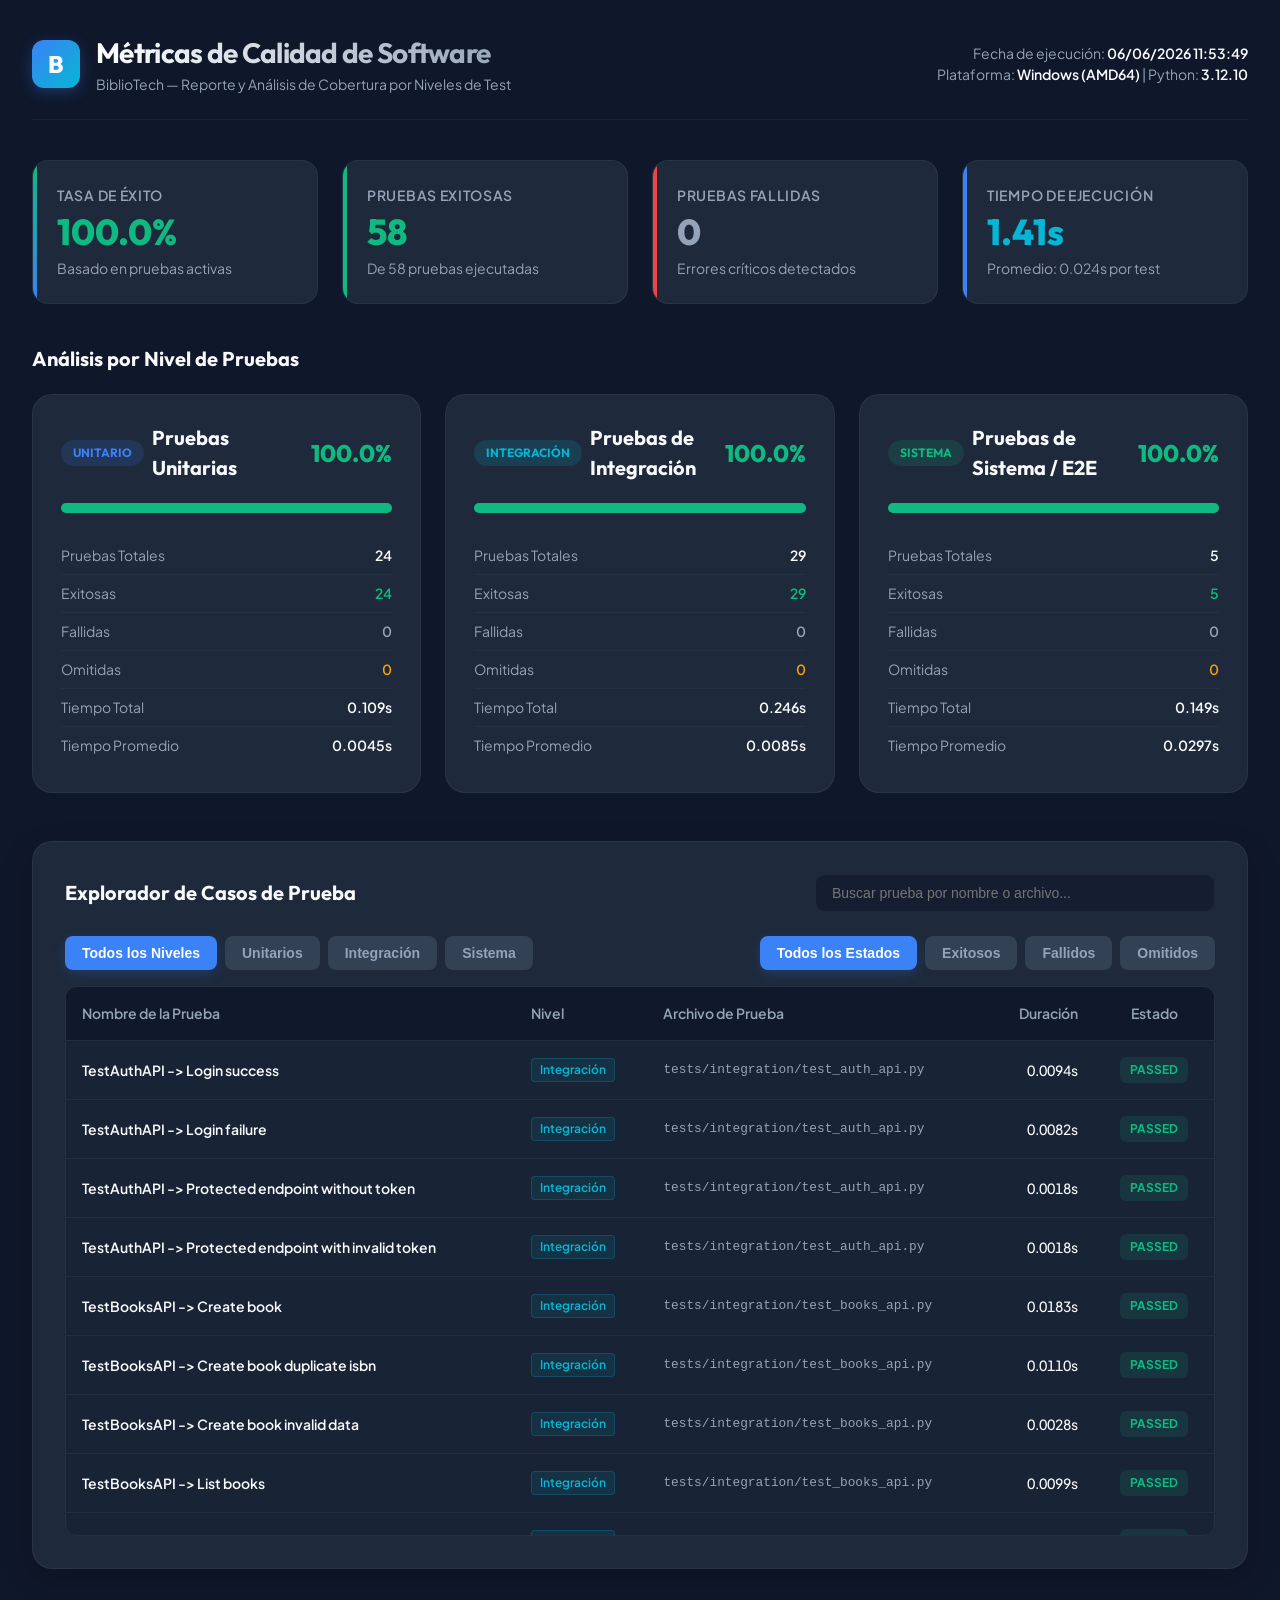
==== reports/test_report.html @ 1eb9be9b "Feat: Test Metrics Summary (#5)" ====
<!DOCTYPE html>
<html lang="es">
<head>
    <meta charset="UTF-8">
    <meta name="viewport" content="width=device-width, initial-scale=1.0">
    <title>Métricas de Testing — BiblioTech</title>
    <!-- Google Fonts -->
    <link rel="preconnect" href="https://fonts.googleapis.com">
    <link rel="preconnect" href="https://fonts.gstatic.com" crossorigin>
    <link href="https://fonts.googleapis.com/css2?family=Outfit:wght@300;400;500;600;700;800&family=Plus+Jakarta+Sans:wght@300;400;500;600;700&display=swap" rel="stylesheet">

    <style>
        :root {
            --bg-primary: #0f172a;
            --bg-secondary: #1e293b;
            --bg-tertiary: #334155;
            --text-primary: #f8fafc;
            --text-secondary: #94a3b8;
            --accent-blue: #3b82f6;
            --accent-cyan: #06b6d4;
            --accent-green: #10b981;
            --accent-yellow: #f59e0b;
            --accent-red: #ef4444;
            --card-border: rgba(255, 255, 255, 0.05);
            --font-display: 'Outfit', sans-serif;
            --font-body: 'Plus Jakarta Sans', sans-serif;
        }

        * {
            margin: 0;
            padding: 0;
            box-sizing: border-box;
        }

        body {
            background-color: var(--bg-primary);
            color: var(--text-primary);
            font-family: var(--font-body);
            min-height: 100vh;
            padding: 2rem;
            line-height: 1.5;
        }

        .container {
            max-width: 1300px;
            margin: 0 auto;
        }

        header {
            display: flex;
            justify-content: space-between;
            align-items: center;
            margin-bottom: 2.5rem;
            border-bottom: 1px solid var(--card-border);
            padding-bottom: 1.5rem;
        }

        .logo-area {
            display: flex;
            align-items: center;
            gap: 1rem;
        }

        .logo-badge {
            background: linear-gradient(135deg, var(--accent-blue), var(--accent-cyan));
            width: 48px;
            height: 48px;
            border-radius: 12px;
            display: flex;
            align-items: center;
            justify-content: center;
            font-family: var(--font-display);
            font-weight: 800;
            font-size: 1.5rem;
            box-shadow: 0 4px 15px rgba(59, 130, 246, 0.3);
        }

        .title-area h1 {
            font-family: var(--font-display);
            font-size: 1.75rem;
            font-weight: 700;
            letter-spacing: -0.025em;
            background: linear-gradient(to right, #ffffff, #94a3b8);
            -webkit-background-clip: text;
            -webkit-text-fill-color: transparent;
        }

        .title-area p {
            color: var(--text-secondary);
            font-size: 0.875rem;
        }

        .meta-info {
            text-align: right;
            color: var(--text-secondary);
            font-size: 0.875rem;
        }

        .meta-info span {
            font-weight: 600;
            color: var(--text-primary);
        }

        /* Grid de KPIs */
        .kpi-grid {
            display: grid;
            grid-template-columns: repeat(auto-fit, minmax(240px, 1fr));
            gap: 1.5rem;
            margin-bottom: 2.5rem;
        }

        .kpi-card {
            background: var(--bg-secondary);
            border: 1px solid var(--card-border);
            border-radius: 16px;
            padding: 1.5rem;
            position: relative;
            overflow: hidden;
            transition: all 0.3s cubic-bezier(0.4, 0, 0.2, 1);
        }

        .kpi-card:hover {
            transform: translateY(-4px);
            border-color: rgba(255, 255, 255, 0.1);
            box-shadow: 0 10px 25px -5px rgba(0, 0, 0, 0.3);
        }

        .kpi-card::before {
            content: '';
            position: absolute;
            top: 0;
            left: 0;
            width: 4px;
            height: 100%;
            background: var(--accent-blue);
        }

        .kpi-card.passed::before { background: var(--accent-green); }
        .kpi-card.failed::before { background: var(--accent-red); }
        .kpi-card.rate::before { background: linear-gradient(to bottom, var(--accent-green), var(--accent-blue)); }

        .kpi-label {
            font-size: 0.875rem;
            color: var(--text-secondary);
            text-transform: uppercase;
            letter-spacing: 0.05em;
            font-weight: 600;
            margin-bottom: 0.5rem;
        }

        .kpi-value {
            font-family: var(--font-display);
            font-size: 2.25rem;
            font-weight: 800;
            line-height: 1;
            margin-bottom: 0.5rem;
        }

        .kpi-subtext {
            font-size: 0.875rem;
            color: var(--text-secondary);
        }

        /* Grid de Niveles de Tests */
        .level-section-title {
            font-family: var(--font-display);
            font-size: 1.25rem;
            font-weight: 700;
            margin-bottom: 1.25rem;
            display: flex;
            align-items: center;
            gap: 0.5rem;
        }

        .level-grid {
            display: grid;
            grid-template-columns: repeat(auto-fit, minmax(350px, 1fr));
            gap: 1.5rem;
            margin-bottom: 3rem;
        }

        .level-card {
            background: var(--bg-secondary);
            border: 1px solid var(--card-border);
            border-radius: 20px;
            padding: 1.75rem;
            transition: all 0.3s ease;
        }

        .level-card:hover {
            box-shadow: 0 15px 30px rgba(0, 0, 0, 0.4);
            border-color: rgba(255, 255, 255, 0.1);
        }

        .level-header {
            display: flex;
            justify-content: space-between;
            align-items: center;
            margin-bottom: 1.25rem;
        }

        .level-name {
            font-family: var(--font-display);
            font-size: 1.25rem;
            font-weight: 700;
            display: flex;
            align-items: center;
            gap: 0.5rem;
        }

        .level-tag {
            padding: 0.25rem 0.75rem;
            border-radius: 9999px;
            font-size: 0.75rem;
            font-weight: 700;
            text-transform: uppercase;
        }

        .level-tag.unit { background: rgba(59, 130, 246, 0.15); color: var(--accent-blue); }
        .level-tag.int { background: rgba(6, 182, 212, 0.15); color: var(--accent-cyan); }
        .level-tag.sys { background: rgba(16, 185, 129, 0.15); color: var(--accent-green); }

        .level-rate {
            font-family: var(--font-display);
            font-size: 1.5rem;
            font-weight: 800;
        }

        .level-rate.success { color: var(--accent-green); }
        .level-rate.warn { color: var(--accent-yellow); }
        .level-rate.fail { color: var(--accent-red); }

        /* Barra de progreso de distribución */
        .progress-container {
            background: var(--bg-tertiary);
            height: 10px;
            border-radius: 9999px;
            margin-bottom: 1.5rem;
            overflow: hidden;
            display: flex;
        }

        .progress-bar {
            height: 100%;
        }

        .progress-bar.passed { background: var(--accent-green); }
        .progress-bar.failed { background: var(--accent-red); }
        .progress-bar.skipped { background: var(--accent-yellow); }

        .level-stats-table {
            width: 100%;
            border-collapse: collapse;
            font-size: 0.875rem;
        }

        .level-stats-table tr {
            border-bottom: 1px solid rgba(255, 255, 255, 0.03);
        }

        .level-stats-table tr:last-child {
            border-bottom: none;
        }

        .level-stats-table td {
            padding: 0.5rem 0;
            color: var(--text-secondary);
        }

        .level-stats-table td.val {
            text-align: right;
            font-weight: 600;
            color: var(--text-primary);
        }

        /* Tabla de Explorador de Pruebas */
        .explorer-section {
            background: var(--bg-secondary);
            border: 1px solid var(--card-border);
            border-radius: 20px;
            padding: 2rem;
            box-shadow: 0 10px 30px rgba(0, 0, 0, 0.2);
        }

        .explorer-header {
            display: flex;
            justify-content: space-between;
            align-items: center;
            margin-bottom: 1.5rem;
            flex-wrap: wrap;
            gap: 1rem;
        }

        .explorer-title {
            font-family: var(--font-display);
            font-size: 1.25rem;
            font-weight: 700;
        }

        .filters-group {
            display: flex;
            gap: 0.5rem;
            flex-wrap: wrap;
        }

        .filter-btn {
            background: var(--bg-tertiary);
            border: 1px solid transparent;
            color: var(--text-secondary);
            padding: 0.5rem 1rem;
            border-radius: 8px;
            font-size: 0.875rem;
            font-weight: 600;
            cursor: pointer;
            transition: all 0.2s ease;
        }

        .filter-btn:hover {
            background: rgba(255, 255, 255, 0.1);
            color: var(--text-primary);
        }

        .filter-btn.active {
            background: var(--accent-blue);
            color: white;
            box-shadow: 0 4px 12px rgba(59, 130, 246, 0.2);
        }

        .search-wrapper {
            position: relative;
            flex-grow: 1;
            max-width: 400px;
        }

        .search-input {
            width: 100%;
            background: rgba(15, 23, 42, 0.6);
            border: 1px solid var(--card-border);
            color: var(--text-primary);
            padding: 0.625rem 1rem;
            border-radius: 10px;
            font-size: 0.875rem;
            outline: none;
            transition: all 0.2s ease;
        }

        .search-input:focus {
            border-color: var(--accent-blue);
            box-shadow: 0 0 0 3px rgba(59, 130, 246, 0.15);
        }

        .table-container {
            overflow-x: auto;
            border-radius: 12px;
            border: 1px solid var(--card-border);
            background: rgba(15, 23, 42, 0.3);
            max-height: 550px;
            overflow-y: auto;
        }

        .test-table {
            width: 100%;
            border-collapse: collapse;
            text-align: left;
            font-size: 0.875rem;
        }

        .test-table th {
            background: rgba(15, 23, 42, 0.8);
            position: sticky;
            top: 0;
            padding: 1rem;
            color: var(--text-secondary);
            font-weight: 600;
            border-bottom: 1px solid var(--card-border);
            z-index: 10;
        }

        .test-table td {
            padding: 1rem;
            border-bottom: 1px solid var(--card-border);
        }

        .test-table tr {
            transition: background 0.15s ease;
        }

        .test-table tr:hover {
            background: rgba(255, 255, 255, 0.02);
        }

        .status-badge {
            display: inline-flex;
            align-items: center;
            gap: 0.375rem;
            padding: 0.25rem 0.625rem;
            border-radius: 6px;
            font-size: 0.75rem;
            font-weight: 700;
            text-transform: uppercase;
        }

        .status-badge.passed { background: rgba(16, 185, 129, 0.12); color: var(--accent-green); }
        .status-badge.failed { background: rgba(239, 68, 68, 0.12); color: var(--accent-red); }
        .status-badge.skipped { background: rgba(245, 158, 173, 0.12); color: var(--accent-yellow); }

        .level-pill {
            display: inline-block;
            padding: 0.125rem 0.5rem;
            border-radius: 4px;
            font-size: 0.75rem;
            font-weight: 600;
        }
        .level-pill.unitario { background: rgba(59, 130, 246, 0.1); color: var(--accent-blue); border: 1px solid rgba(59, 130, 246, 0.2); }
        .level-pill.integración { background: rgba(6, 182, 212, 0.1); color: var(--accent-cyan); border: 1px solid rgba(6, 182, 212, 0.2); }
        .level-pill.sistema { background: rgba(16, 185, 129, 0.1); color: var(--accent-green); border: 1px solid rgba(16, 185, 129, 0.2); }

        .duration-text {
            font-variant-numeric: tabular-nums;
            font-weight: 500;
        }

        .error-btn {
            background: none;
            border: none;
            color: var(--accent-red);
            font-weight: 600;
            cursor: pointer;
            text-decoration: underline;
            padding: 0;
            font-size: 0.875rem;
        }

        .error-row {
            background: rgba(239, 68, 68, 0.02);
            display: none;
        }

        .error-container {
            padding: 1.25rem;
            background: #090d16;
            border: 1px solid rgba(239, 68, 68, 0.2);
            border-radius: 8px;
            margin: 0.5rem 1rem 1rem 1rem;
            font-family: 'Courier New', Courier, monospace;
            font-size: 0.75rem;
            color: #fca5a5;
            white-space: pre-wrap;
            overflow-x: auto;
            max-height: 300px;
        }

        .empty-state {
            padding: 3rem;
            text-align: center;
            color: var(--text-secondary);
            font-size: 1rem;
        }
    </style>
</head>
<body>
    <div class="container">
        <!-- Encabezado -->
        <header>
            <div class="logo-area">
                <div class="logo-badge">B</div>
                <div class="title-area">
                    <h1>Métricas de Calidad de Software</h1>
                    <p>BiblioTech — Reporte y Análisis de Cobertura por Niveles de Test</p>
                </div>
            </div>
            <div class="meta-info">
                <p>Fecha de ejecución: <span id="run-date">06/06/2026 11:53:49</span></p>
                <p>Plataforma: <span>Windows (AMD64)</span> | Python: <span>3.12.10</span></p>
            </div>
        </header>

        <!-- Fila de KPIs -->
        <div class="kpi-grid">
            <div class="kpi-card rate">
                <div class="kpi-label">Tasa de Éxito</div>
                <div class="kpi-value" style="color: var(--accent-green);">100.0%</div>
                <div class="kpi-subtext">Basado en pruebas activas</div>
            </div>

            <div class="kpi-card passed">
                <div class="kpi-label">Pruebas Exitosas</div>
                <div class="kpi-value" style="color: var(--accent-green);">58</div>
                <div class="kpi-subtext">De 58 pruebas ejecutadas</div>
            </div>

            <div class="kpi-card failed">
                <div class="kpi-label">Pruebas Fallidas</div>
                <div class="kpi-value" style="color: var(--text-secondary);">0</div>
                <div class="kpi-subtext">Errores críticos detectados</div>
            </div>

            <div class="kpi-card">
                <div class="kpi-label">Tiempo de Ejecución</div>
                <div class="kpi-value" style="color: var(--accent-cyan);">1.41s</div>
                <div class="kpi-subtext">Promedio: 0.024s por test</div>
            </div>
        </div>

        <h2 class="level-section-title">Análisis por Nivel de Pruebas</h2>

        <!-- Tarjetas por Nivel -->
        <div class="level-grid">
            <!-- Nivel Unitario -->
            <div class="level-card">
                <div class="level-header">
                    <div class="level-name">
                        <span class="level-tag unit">Unitario</span>
                        <span>Pruebas Unitarias</span>
                    </div>
                    <div class="level-rate success">
                        100.0%
                    </div>
                </div>

                <!-- Barra de Distribución -->
                <div class="progress-container">
                    <div class="progress-bar passed" style="width: 100.0%"></div>
                    <div class="progress-bar failed" style="width: 0.0%"></div>
                    <div class="progress-bar skipped" style="width: 0.0%"></div>
                </div>

                <table class="level-stats-table">
                    <tr>
                        <td>Pruebas Totales</td>
                        <td class="val">24</td>
                    </tr>
                    <tr>
                        <td>Exitosas</td>
                        <td class="val" style="color: var(--accent-green);">24</td>
                    </tr>
                    <tr>
                        <td>Fallidas</td>
                        <td class="val" style="color: var(--text-secondary);">0</td>
                    </tr>
                    <tr>
                        <td>Omitidas</td>
                        <td class="val" style="color: var(--accent-yellow);">0</td>
                    </tr>
                    <tr>
                        <td>Tiempo Total</td>
                        <td class="val">0.109s</td>
                    </tr>
                    <tr>
                        <td>Tiempo Promedio</td>
                        <td class="val">0.0045s</td>
                    </tr>
                </table>
            </div>

            <!-- Nivel Integración -->
            <div class="level-card">
                <div class="level-header">
                    <div class="level-name">
                        <span class="level-tag int">Integración</span>
                        <span>Pruebas de Integración</span>
                    </div>
                    <div class="level-rate success">
                        100.0%
                    </div>
                </div>

                <!-- Barra de Distribución -->
                <div class="progress-container">
                    <div class="progress-bar passed" style="width: 100.0%"></div>
                    <div class="progress-bar failed" style="width: 0.0%"></div>
                    <div class="progress-bar skipped" style="width: 0.0%"></div>
                </div>

                <table class="level-stats-table">
                    <tr>
                        <td>Pruebas Totales</td>
                        <td class="val">29</td>
                    </tr>
                    <tr>
                        <td>Exitosas</td>
                        <td class="val" style="color: var(--accent-green);">29</td>
                    </tr>
                    <tr>
                        <td>Fallidas</td>
                        <td class="val" style="color: var(--text-secondary);">0</td>
                    </tr>
                    <tr>
                        <td>Omitidas</td>
                        <td class="val" style="color: var(--accent-yellow);">0</td>
                    </tr>
                    <tr>
                        <td>Tiempo Total</td>
                        <td class="val">0.246s</td>
                    </tr>
                    <tr>
                        <td>Tiempo Promedio</td>
                        <td class="val">0.0085s</td>
                    </tr>
                </table>
            </div>

            <!-- Nivel Sistema -->
            <div class="level-card">
                <div class="level-header">
                    <div class="level-name">
                        <span class="level-tag sys">Sistema</span>
                        <span>Pruebas de Sistema / E2E</span>
                    </div>
                    <div class="level-rate success">
                        100.0%
                    </div>
                </div>

                <!-- Barra de Distribución -->
                <div class="progress-container">
                    <div class="progress-bar passed" style="width: 100.0%"></div>
                    <div class="progress-bar failed" style="width: 0.0%"></div>
                    <div class="progress-bar skipped" style="width: 0.0%"></div>
                </div>

                <table class="level-stats-table">
                    <tr>
                        <td>Pruebas Totales</td>
                        <td class="val">5</td>
                    </tr>
                    <tr>
                        <td>Exitosas</td>
                        <td class="val" style="color: var(--accent-green);">5</td>
                    </tr>
                    <tr>
                        <td>Fallidas</td>
                        <td class="val" style="color: var(--text-secondary);">0</td>
                    </tr>
                    <tr>
                        <td>Omitidas</td>
                        <td class="val" style="color: var(--accent-yellow);">0</td>
                    </tr>
                    <tr>
                        <td>Tiempo Total</td>
                        <td class="val">0.149s</td>
                    </tr>
                    <tr>
                        <td>Tiempo Promedio</td>
                        <td class="val">0.0297s</td>
                    </tr>
                </table>
            </div>
        </div>

        <!-- Explorador Interactivo de Casos de Prueba -->
        <div class="explorer-section">
            <div class="explorer-header">
                <h2 class="explorer-title">Explorador de Casos de Prueba</h2>
                <div class="search-wrapper">
                    <input type="text" id="search-input" class="search-input" placeholder="Buscar prueba por nombre o archivo...">
                </div>
            </div>

            <div class="explorer-header" style="margin-bottom: 1rem;">
                <div class="filters-group" id="level-filters">
                    <button class="filter-btn active" data-filter-type="level" data-val="all">Todos los Niveles</button>
                    <button class="filter-btn" data-filter-type="level" data-val="Unitario">Unitarios</button>
                    <button class="filter-btn" data-filter-type="level" data-val="Integración">Integración</button>
                    <button class="filter-btn" data-filter-type="level" data-val="Sistema">Sistema</button>
                </div>

                <div class="filters-group" id="status-filters">
                    <button class="filter-btn active" data-filter-type="status" data-val="all">Todos los Estados</button>
                    <button class="filter-btn" data-filter-type="status" data-val="passed">Exitosos</button>
                    <button class="filter-btn" data-filter-type="status" data-val="failed">Fallidos</button>
                    <button class="filter-btn" data-filter-type="status" data-val="skipped">Omitidos</button>
                </div>
            </div>

            <div class="table-container">
                <table class="test-table" id="test-table">
                    <thead>
                        <tr>
                            <th>Nombre de la Prueba</th>
                            <th>Nivel</th>
                            <th>Archivo de Prueba</th>
                            <th style="text-align: right;">Duración</th>
                            <th style="text-align: center; width: 120px;">Estado</th>
                        </tr>
                    </thead>
                    <tbody id="table-body">
                        <!-- Se poblará con JavaScript -->
                    </tbody>
                </table>
                <div id="no-results" class="empty-state" style="display: none;">
                    No se encontraron pruebas que coincidan con los filtros seleccionados.
                </div>
            </div>
        </div>
    </div>

    <!-- Script de Filtro y Búsqueda Interactivos -->
    <script>
        const tests = [{"nodeid": "tests/integration/test_auth_api.py::TestAuthAPI::test_login_success", "name": "TestAuthAPI -> Login success", "raw_name": "test_login_success", "file": "tests/integration/test_auth_api.py", "level": "Integración", "outcome": "passed", "duration": 0.009445099858567119, "error": ""}, {"nodeid": "tests/integration/test_auth_api.py::TestAuthAPI::test_login_failure", "name": "TestAuthAPI -> Login failure", "raw_name": "test_login_failure", "file": "tests/integration/test_auth_api.py", "level": "Integración", "outcome": "passed", "duration": 0.008166000014171004, "error": ""}, {"nodeid": "tests/integration/test_auth_api.py::TestAuthAPI::test_protected_endpoint_without_token", "name": "TestAuthAPI -> Protected endpoint without token", "raw_name": "test_protected_endpoint_without_token", "file": "tests/integration/test_auth_api.py", "level": "Integración", "outcome": "passed", "duration": 0.0018397998064756393, "error": ""}, {"nodeid": "tests/integration/test_auth_api.py::TestAuthAPI::test_protected_endpoint_with_invalid_token", "name": "TestAuthAPI -> Protected endpoint with invalid token", "raw_name": "test_protected_endpoint_with_invalid_token", "file": "tests/integration/test_auth_api.py", "level": "Integración", "outcome": "passed", "duration": 0.0017899000085890293, "error": ""}, {"nodeid": "tests/integration/test_books_api.py::TestBooksAPI::test_create_book", "name": "TestBooksAPI -> Create book", "raw_name": "test_create_book", "file": "tests/integration/test_books_api.py", "level": "Integración", "outcome": "passed", "duration": 0.01829739985987544, "error": ""}, {"nodeid": "tests/integration/test_books_api.py::TestBooksAPI::test_create_book_duplicate_isbn", "name": "TestBooksAPI -> Create book duplicate isbn", "raw_name": "test_create_book_duplicate_isbn", "file": "tests/integration/test_books_api.py", "level": "Integración", "outcome": "passed", "duration": 0.011022899998351932, "error": ""}, {"nodeid": "tests/integration/test_books_api.py::TestBooksAPI::test_create_book_invalid_data", "name": "TestBooksAPI -> Create book invalid data", "raw_name": "test_create_book_invalid_data", "file": "tests/integration/test_books_api.py", "level": "Integración", "outcome": "passed", "duration": 0.002751599997282028, "error": ""}, {"nodeid": "tests/integration/test_books_api.py::TestBooksAPI::test_list_books", "name": "TestBooksAPI -> List books", "raw_name": "test_list_books", "file": "tests/integration/test_books_api.py", "level": "Integración", "outcome": "passed", "duration": 0.009900700068101287, "error": ""}, {"nodeid": "tests/integration/test_books_api.py::TestBooksAPI::test_list_books_search", "name": "TestBooksAPI -> List books search", "raw_name": "test_list_books_search", "file": "tests/integration/test_books_api.py", "level": "Integración", "outcome": "passed", "duration": 0.012293400010094047, "error": ""}, {"nodeid": "tests/integration/test_books_api.py::TestBooksAPI::test_get_book", "name": "TestBooksAPI -> Get book", "raw_name": "test_get_book", "file": "tests/integration/test_books_api.py", "level": "Integración", "outcome": "passed", "duration": 0.003994999919086695, "error": ""}, {"nodeid": "tests/integration/test_books_api.py::TestBooksAPI::test_get_book_not_found", "name": "TestBooksAPI -> Get book not found", "raw_name": "test_get_book_not_found", "file": "tests/integration/test_books_api.py", "level": "Integración", "outcome": "passed", "duration": 0.003975600004196167, "error": ""}, {"nodeid": "tests/integration/test_books_api.py::TestBooksAPI::test_update_book", "name": "TestBooksAPI -> Update book", "raw_name": "test_update_book", "file": "tests/integration/test_books_api.py", "level": "Integración", "outcome": "passed", "duration": 0.006874399958178401, "error": ""}, {"nodeid": "tests/integration/test_books_api.py::TestBooksAPI::test_delete_book", "name": "TestBooksAPI -> Delete book", "raw_name": "test_delete_book", "file": "tests/integration/test_books_api.py", "level": "Integración", "outcome": "passed", "duration": 0.009160100016742945, "error": ""}, {"nodeid": "tests/integration/test_loans_api.py::TestLoansAPI::test_create_loan", "name": "TestLoansAPI -> Create loan", "raw_name": "test_create_loan", "file": "tests/integration/test_loans_api.py", "level": "Integración", "outcome": "passed", "duration": 0.01638250006362796, "error": ""}, {"nodeid": "tests/integration/test_loans_api.py::TestLoansAPI::test_create_loan_user_not_found", "name": "TestLoansAPI -> Create loan user not found", "raw_name": "test_create_loan_user_not_found", "file": "tests/integration/test_loans_api.py", "level": "Integración", "outcome": "passed", "duration": 0.0035908001009374857, "error": ""}, {"nodeid": "tests/integration/test_loans_api.py::TestLoansAPI::test_create_loan_book_not_found", "name": "TestLoansAPI -> Create loan book not found", "raw_name": "test_create_loan_book_not_found", "file": "tests/integration/test_loans_api.py", "level": "Integración", "outcome": "passed", "duration": 0.002807500073686242, "error": ""}, {"nodeid": "tests/integration/test_loans_api.py::TestLoansAPI::test_create_loan_no_copies", "name": "TestLoansAPI -> Create loan no copies", "raw_name": "test_create_loan_no_copies", "file": "tests/integration/test_loans_api.py", "level": "Integración", "outcome": "passed", "duration": 0.012987899826839566, "error": ""}, {"nodeid": "tests/integration/test_loans_api.py::TestLoansAPI::test_return_book", "name": "TestLoansAPI -> Return book", "raw_name": "test_return_book", "file": "tests/integration/test_loans_api.py", "level": "Integración", "outcome": "passed", "duration": 0.015232300153002143, "error": ""}, {"nodeid": "tests/integration/test_loans_api.py::TestLoansAPI::test_return_book_already_returned", "name": "TestLoansAPI -> Return book already returned", "raw_name": "test_return_book_already_returned", "file": "tests/integration/test_loans_api.py", "level": "Integración", "outcome": "passed", "duration": 0.01565760001540184, "error": ""}, {"nodeid": "tests/integration/test_loans_api.py::TestLoansAPI::test_list_loans", "name": "TestLoansAPI -> List loans", "raw_name": "test_list_loans", "file": "tests/integration/test_loans_api.py", "level": "Integración", "outcome": "passed", "duration": 0.0130600999109447, "error": ""}, {"nodeid": "tests/integration/test_loans_api.py::TestLoansAPI::test_list_loans_filter_status", "name": "TestLoansAPI -> List loans filter status", "raw_name": "test_list_loans_filter_status", "file": "tests/integration/test_loans_api.py", "level": "Integración", "outcome": "passed", "duration": 0.01847709994763136, "error": ""}, {"nodeid": "tests/integration/test_users_api.py::TestUsersAPI::test_create_user", "name": "TestUsersAPI -> Create user", "raw_name": "test_create_user", "file": "tests/integration/test_users_api.py", "level": "Integración", "outcome": "passed", "duration": 0.006064299959689379, "error": ""}, {"nodeid": "tests/integration/test_users_api.py::TestUsersAPI::test_create_user_duplicate_email", "name": "TestUsersAPI -> Create user duplicate email", "raw_name": "test_create_user_duplicate_email", "file": "tests/integration/test_users_api.py", "level": "Integración", "outcome": "passed", "duration": 0.010909799952059984, "error": ""}, {"nodeid": "tests/integration/test_users_api.py::TestUsersAPI::test_create_user_invalid_data", "name": "TestUsersAPI -> Create user invalid data", "raw_name": "test_create_user_invalid_data", "file": "tests/integration/test_users_api.py", "level": "Integración", "outcome": "passed", "duration": 0.0030243999790400267, "error": ""}, {"nodeid": "tests/integration/test_users_api.py::TestUsersAPI::test_list_users", "name": "TestUsersAPI -> List users", "raw_name": "test_list_users", "file": "tests/integration/test_users_api.py", "level": "Integración", "outcome": "passed", "duration": 0.007879700046032667, "error": ""}, {"nodeid": "tests/integration/test_users_api.py::TestUsersAPI::test_get_user", "name": "TestUsersAPI -> Get user", "raw_name": "test_get_user", "file": "tests/integration/test_users_api.py", "level": "Integración", "outcome": "passed", "duration": 0.004270199919119477, "error": ""}, {"nodeid": "tests/integration/test_users_api.py::TestUsersAPI::test_get_user_not_found", "name": "TestUsersAPI -> Get user not found", "raw_name": "test_get_user_not_found", "file": "tests/integration/test_users_api.py", "level": "Integración", "outcome": "passed", "duration": 0.005048000020906329, "error": ""}, {"nodeid": "tests/integration/test_users_api.py::TestUsersAPI::test_update_user", "name": "TestUsersAPI -> Update user", "raw_name": "test_update_user", "file": "tests/integration/test_users_api.py", "level": "Integración", "outcome": "passed", "duration": 0.005880200071260333, "error": ""}, {"nodeid": "tests/integration/test_users_api.py::TestUsersAPI::test_deactivate_user", "name": "TestUsersAPI -> Deactivate user", "raw_name": "test_deactivate_user", "file": "tests/integration/test_users_api.py", "level": "Integración", "outcome": "passed", "duration": 0.005296000046655536, "error": ""}, {"nodeid": "tests/system/test_workflows.py::TestWorkflows::test_full_borrow_and_return_workflow", "name": "TestWorkflows -> Full borrow and return workflow", "raw_name": "test_full_borrow_and_return_workflow", "file": "tests/system/test_workflows.py", "level": "Sistema", "outcome": "passed", "duration": 0.028002299834042788, "error": ""}, {"nodeid": "tests/system/test_workflows.py::TestWorkflows::test_multiple_users_borrow_same_book", "name": "TestWorkflows -> Multiple users borrow same book", "raw_name": "test_multiple_users_borrow_same_book", "file": "tests/system/test_workflows.py", "level": "Sistema", "outcome": "passed", "duration": 0.03499639988876879, "error": ""}, {"nodeid": "tests/system/test_workflows.py::TestWorkflows::test_dashboard_stats_reflect_operations", "name": "TestWorkflows -> Dashboard stats reflect operations", "raw_name": "test_dashboard_stats_reflect_operations", "file": "tests/system/test_workflows.py", "level": "Sistema", "outcome": "passed", "duration": 0.032155999913811684, "error": ""}, {"nodeid": "tests/system/test_workflows.py::TestWorkflows::test_cannot_delete_book_with_active_loan", "name": "TestWorkflows -> Cannot delete book with active loan", "raw_name": "test_cannot_delete_book_with_active_loan", "file": "tests/system/test_workflows.py", "level": "Sistema", "outcome": "passed", "duration": 0.033276400063186884, "error": ""}, {"nodeid": "tests/system/test_workflows.py::TestWorkflows::test_deactivate_user_with_active_loan_fails", "name": "TestWorkflows -> Deactivate user with active loan fails", "raw_name": "test_deactivate_user_with_active_loan_fails", "file": "tests/system/test_workflows.py", "level": "Sistema", "outcome": "passed", "duration": 0.020205399952828884, "error": ""}, {"nodeid": "tests/unit/test_book_service.py::TestBookService::test_create_book_success", "name": "TestBookService -> Create book success", "raw_name": "test_create_book_success", "file": "tests/unit/test_book_service.py", "level": "Unitario", "outcome": "passed", "duration": 0.003245699917897582, "error": ""}, {"nodeid": "tests/unit/test_book_service.py::TestBookService::test_create_book_duplicate_isbn", "name": "TestBookService -> Create book duplicate isbn", "raw_name": "test_create_book_duplicate_isbn", "file": "tests/unit/test_book_service.py", "level": "Unitario", "outcome": "passed", "duration": 0.0025550001300871372, "error": ""}, {"nodeid": "tests/unit/test_book_service.py::TestBookService::test_get_books_all", "name": "TestBookService -> Get books all", "raw_name": "test_get_books_all", "file": "tests/unit/test_book_service.py", "level": "Unitario", "outcome": "passed", "duration": 0.004324800102040172, "error": ""}, {"nodeid": "tests/unit/test_book_service.py::TestBookService::test_get_books_search", "name": "TestBookService -> Get books search", "raw_name": "test_get_books_search", "file": "tests/unit/test_book_service.py", "level": "Unitario", "outcome": "passed", "duration": 0.003163000103086233, "error": ""}, {"nodeid": "tests/unit/test_book_service.py::TestBookService::test_get_book_success", "name": "TestBookService -> Get book success", "raw_name": "test_get_book_success", "file": "tests/unit/test_book_service.py", "level": "Unitario", "outcome": "passed", "duration": 0.004327700007706881, "error": ""}, {"nodeid": "tests/unit/test_book_service.py::TestBookService::test_get_book_not_found", "name": "TestBookService -> Get book not found", "raw_name": "test_get_book_not_found", "file": "tests/unit/test_book_service.py", "level": "Unitario", "outcome": "passed", "duration": 0.000788800185546279, "error": ""}, {"nodeid": "tests/unit/test_book_service.py::TestBookService::test_update_book", "name": "TestBookService -> Update book", "raw_name": "test_update_book", "file": "tests/unit/test_book_service.py", "level": "Unitario", "outcome": "passed", "duration": 0.00277639995329082, "error": ""}, {"nodeid": "tests/unit/test_book_service.py::TestBookService::test_delete_book_success", "name": "TestBookService -> Delete book success", "raw_name": "test_delete_book_success", "file": "tests/unit/test_book_service.py", "level": "Unitario", "outcome": "passed", "duration": 0.005565300118178129, "error": ""}, {"nodeid": "tests/unit/test_loan_service.py::TestLoanService::test_borrow_book_success", "name": "TestLoanService -> Borrow book success", "raw_name": "test_borrow_book_success", "file": "tests/unit/test_loan_service.py", "level": "Unitario", "outcome": "passed", "duration": 0.006771899992600083, "error": ""}, {"nodeid": "tests/unit/test_loan_service.py::TestLoanService::test_borrow_book_no_copies", "name": "TestLoanService -> Borrow book no copies", "raw_name": "test_borrow_book_no_copies", "file": "tests/unit/test_loan_service.py", "level": "Unitario", "outcome": "passed", "duration": 0.009891799883916974, "error": ""}, {"nodeid": "tests/unit/test_loan_service.py::TestLoanService::test_borrow_book_user_not_found", "name": "TestLoanService -> Borrow book user not found", "raw_name": "test_borrow_book_user_not_found", "file": "tests/unit/test_loan_service.py", "level": "Unitario", "outcome": "passed", "duration": 0.0016354999970644712, "error": ""}, {"nodeid": "tests/unit/test_loan_service.py::TestLoanService::test_borrow_book_inactive_user", "name": "TestLoanService -> Borrow book inactive user", "raw_name": "test_borrow_book_inactive_user", "file": "tests/unit/test_loan_service.py", "level": "Unitario", "outcome": "passed", "duration": 0.002880800049751997, "error": ""}, {"nodeid": "tests/unit/test_loan_service.py::TestLoanService::test_borrow_book_already_borrowed", "name": "TestLoanService -> Borrow book already borrowed", "raw_name": "test_borrow_book_already_borrowed", "file": "tests/unit/test_loan_service.py", "level": "Unitario", "outcome": "passed", "duration": 0.00813270010985434, "error": ""}, {"nodeid": "tests/unit/test_loan_service.py::TestLoanService::test_return_book_success", "name": "TestLoanService -> Return book success", "raw_name": "test_return_book_success", "file": "tests/unit/test_loan_service.py", "level": "Unitario", "outcome": "passed", "duration": 0.006949900183826685, "error": ""}, {"nodeid": "tests/unit/test_loan_service.py::TestLoanService::test_return_book_already_returned", "name": "TestLoanService -> Return book already returned", "raw_name": "test_return_book_already_returned", "file": "tests/unit/test_loan_service.py", "level": "Unitario", "outcome": "passed", "duration": 0.008971800096333027, "error": ""}, {"nodeid": "tests/unit/test_loan_service.py::TestLoanService::test_return_book_not_found", "name": "TestLoanService -> Return book not found", "raw_name": "test_return_book_not_found", "file": "tests/unit/test_loan_service.py", "level": "Unitario", "outcome": "passed", "duration": 0.0007557999342679977, "error": ""}, {"nodeid": "tests/unit/test_loan_service.py::TestLoanService::test_get_loans_filter_by_status", "name": "TestLoanService -> Get loans filter by status", "raw_name": "test_get_loans_filter_by_status", "file": "tests/unit/test_loan_service.py", "level": "Unitario", "outcome": "passed", "duration": 0.01036840002052486, "error": ""}, {"nodeid": "tests/unit/test_loan_service.py::TestLoanService::test_check_overdue_loans", "name": "TestLoanService -> Check overdue loans", "raw_name": "test_check_overdue_loans", "file": "tests/unit/test_loan_service.py", "level": "Unitario", "outcome": "passed", "duration": 0.008402799954637885, "error": ""}, {"nodeid": "tests/unit/test_user_service.py::TestUserService::test_create_user_success", "name": "TestUserService -> Create user success", "raw_name": "test_create_user_success", "file": "tests/unit/test_user_service.py", "level": "Unitario", "outcome": "passed", "duration": 0.001644900068640709, "error": ""}, {"nodeid": "tests/unit/test_user_service.py::TestUserService::test_create_user_duplicate_email", "name": "TestUserService -> Create user duplicate email", "raw_name": "test_create_user_duplicate_email", "file": "tests/unit/test_user_service.py", "level": "Unitario", "outcome": "passed", "duration": 0.001961600035429001, "error": ""}, {"nodeid": "tests/unit/test_user_service.py::TestUserService::test_get_users_all", "name": "TestUserService -> Get users all", "raw_name": "test_get_users_all", "file": "tests/unit/test_user_service.py", "level": "Unitario", "outcome": "passed", "duration": 0.002747299848124385, "error": ""}, {"nodeid": "tests/unit/test_user_service.py::TestUserService::test_get_users_search", "name": "TestUserService -> Get users search", "raw_name": "test_get_users_search", "file": "tests/unit/test_user_service.py", "level": "Unitario", "outcome": "passed", "duration": 0.007272199960425496, "error": ""}, {"nodeid": "tests/unit/test_user_service.py::TestUserService::test_get_user_not_found", "name": "TestUserService -> Get user not found", "raw_name": "test_get_user_not_found", "file": "tests/unit/test_user_service.py", "level": "Unitario", "outcome": "passed", "duration": 0.0007865000516176224, "error": ""}, {"nodeid": "tests/unit/test_user_service.py::TestUserService::test_update_user", "name": "TestUserService -> Update user", "raw_name": "test_update_user", "file": "tests/unit/test_user_service.py", "level": "Unitario", "outcome": "passed", "duration": 0.003206899855285883, "error": ""}];

        let currentFilters = {
            level: 'all',
            status: 'all',
            search: ''
        };

        function init() {
            renderTable();
            setupEventListeners();
        }

        function renderTable() {
            const tbody = document.getElementById('table-body');
            const noResults = document.getElementById('no-results');
            tbody.innerHTML = '';

            let filteredTests = tests.filter(test => {
                const matchLevel = currentFilters.level === 'all' || test.level === currentFilters.level;
                const matchStatus = currentFilters.status === 'all' || test.outcome === currentFilters.status;
                const matchSearch = test.name.toLowerCase().includes(currentFilters.search) ||
                                    test.file.toLowerCase().includes(currentFilters.search) ||
                                    test.raw_name.toLowerCase().includes(currentFilters.search);
                return matchLevel && matchStatus && matchSearch;
            });

            if (filteredTests.length === 0) {
                noResults.style.display = 'block';
                return;
            } else {
                noResults.style.display = 'none';
            }

            filteredTests.forEach((test, index) => {
                // Fila principal
                const tr = document.createElement('tr');
                tr.id = `test-row-${index}`;

                const levelClass = test.level.toLowerCase();
                const statusClass = test.outcome;
                const durationDisp = test.duration ? `${test.duration.toFixed(4)}s` : '0.0000s';

                let actionHtml = '';
                if (test.outcome === 'failed') {
                    actionHtml = ` <button class="error-btn" onclick="toggleError(${index})">Ver Detalle</button>`;
                }

                tr.innerHTML = `
                    <td>
                        <div style="font-weight: 600;">${test.name}</div>
                        ${actionHtml}
                    </td>
                    <td>
                        <span class="level-pill ${levelClass}">${test.level}</span>
                    </td>
                    <td style="color: var(--text-secondary); font-family: monospace; font-size: 0.8rem;">
                        ${test.file}
                    </td>
                    <td style="text-align: right;" class="duration-text">
                        ${durationDisp}
                    </td>
                    <td style="text-align: center;">
                        <span class="status-badge ${statusClass}">${test.outcome}</span>
                    </td>
                `;
                tbody.appendChild(tr);

                // Fila de error si aplica
                if (test.outcome === 'failed' && test.error) {
                    const errTr = document.createElement('tr');
                    errTr.id = `error-row-${index}`;
                    errTr.className = 'error-row';
                    errTr.innerHTML = `
                        <td colspan="5">
                            <div class="error-container">${escapeHtml(test.error)}</div>
                        </td>
                    `;
                    tbody.appendChild(errTr);
                }
            });
        }

        function toggleError(index) {
            const errRow = document.getElementById(`error-row-${index}`);
            if (errRow.style.display === 'table-row') {
                errRow.style.display = 'none';
            } else {
                errRow.style.display = 'table-row';
            }
        }

        function escapeHtml(str) {
            return str
                .replace(/&/g, "&amp;")
                .replace(/</g, "&lt;")
                .replace(/>/g, "&gt;")
                .replace(/"/g, "&quot;")
                .replace(/'/g, "&#039;");
        }

        function setupEventListeners() {
            // Búsqueda en vivo
            document.getElementById('search-input').addEventListener('input', (e) => {
                currentFilters.search = e.target.value.toLowerCase().trim();
                renderTable();
            });

            // Filtros de nivel y estado
            setupFilterGroup('level-filters', 'level');
            setupFilterGroup('status-filters', 'status');
        }

        function setupFilterGroup(groupId, filterName) {
            const group = document.getElementById(groupId);
            const buttons = group.querySelectorAll('.filter-btn');

            buttons.forEach(btn => {
                btn.addEventListener('click', () => {
                    buttons.forEach(b => b.classList.remove('active'));
                    btn.classList.add('active');
                    currentFilters[filterName] = btn.dataset.val;
                    renderTable();
                });
            });
        }

        window.onload = init;
    </script>
</body>
</html>
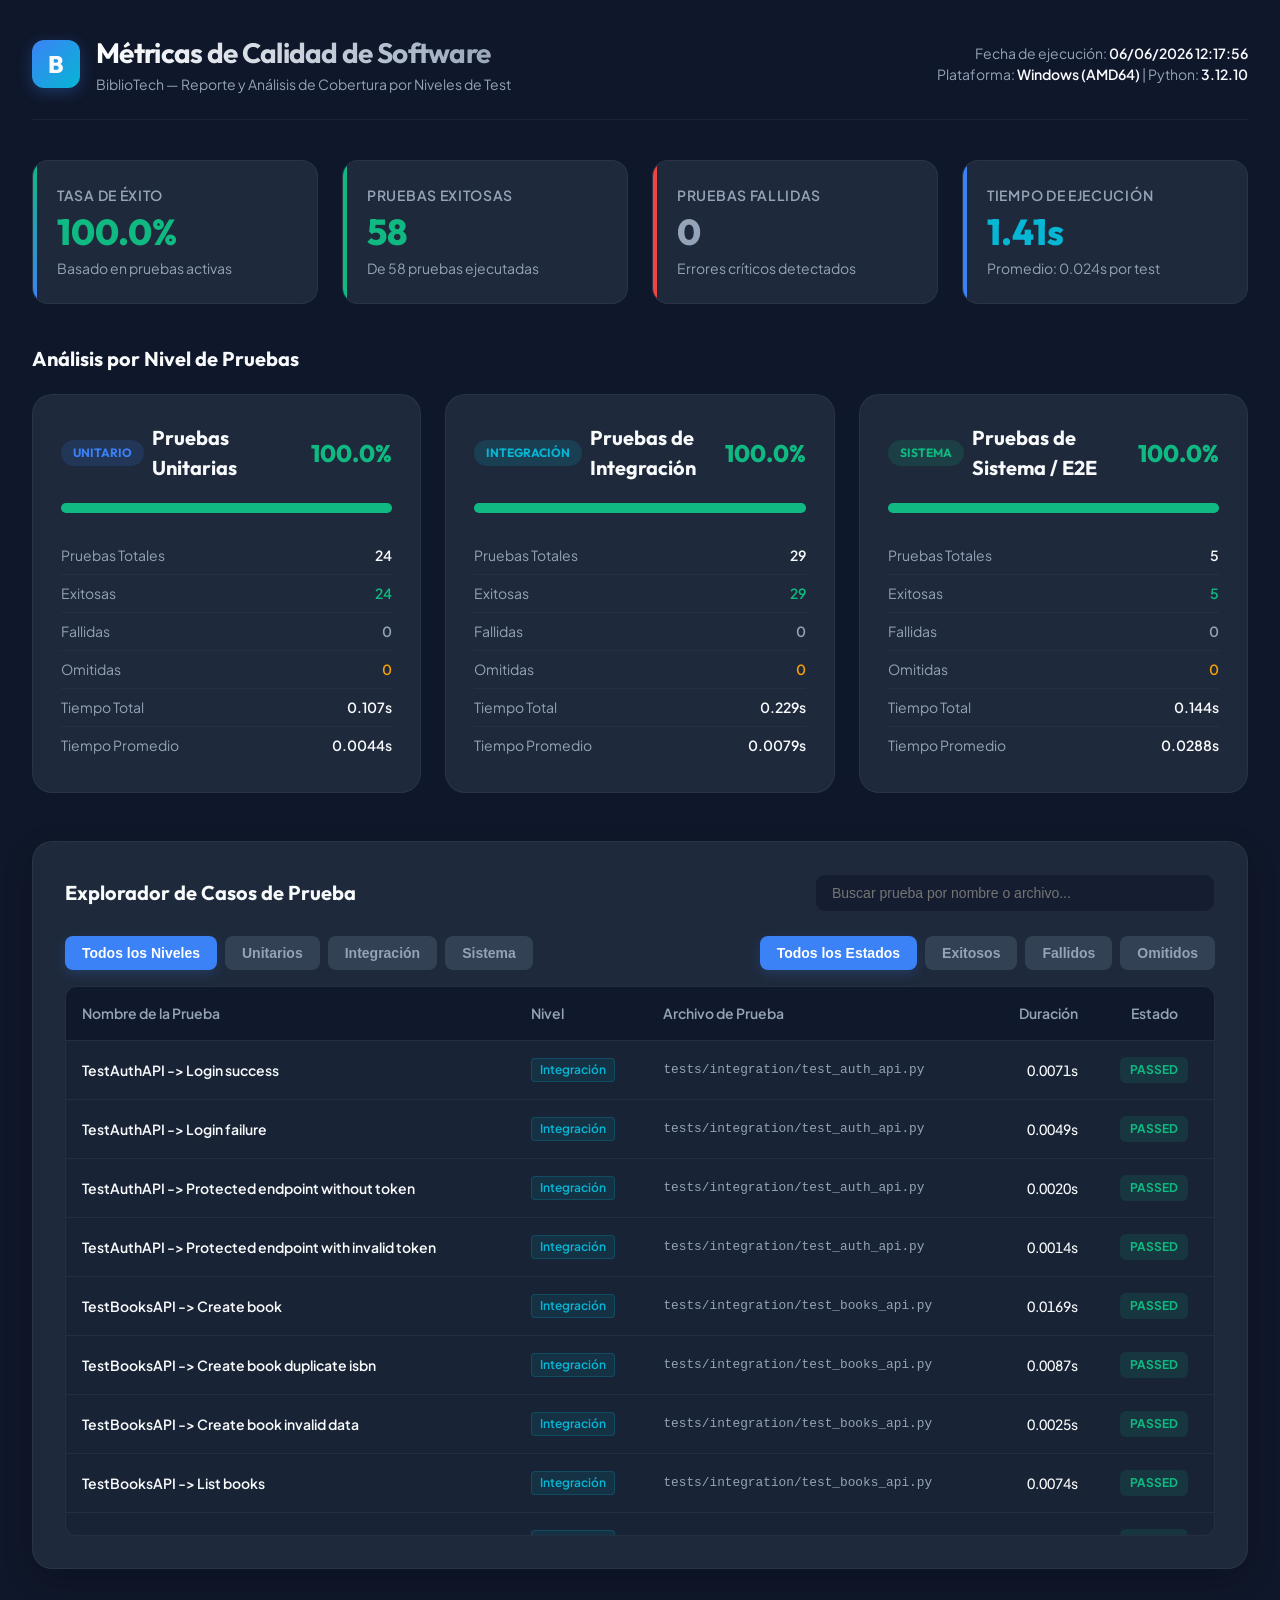
==== commit 7b7c2654: "Fix: Resolve Ruff test failures Resolve visualize_tests.py not passing Ruff tests" ====
--- a/reports/test_report.html
+++ b/reports/test_report.html
@@ -470,7 +470,7 @@
                 </div>
             </div>
             <div class="meta-info">
-                <p>Fecha de ejecución: <span id="run-date">06/06/2026 11:53:49</span></p>
+                <p>Fecha de ejecución: <span id="run-date">06/06/2026 12:17:56</span></p>
                 <p>Plataforma: <span>Windows (AMD64)</span> | Python: <span>3.12.10</span></p>
             </div>
         </header>
@@ -544,11 +544,11 @@
                     </tr>
                     <tr>
                         <td>Tiempo Total</td>
-                        <td class="val">0.109s</td>
+                        <td class="val">0.107s</td>
                     </tr>
                     <tr>
                         <td>Tiempo Promedio</td>
-                        <td class="val">0.0045s</td>
+                        <td class="val">0.0044s</td>
                     </tr>
                 </table>
             </div>
@@ -591,11 +591,11 @@
                     </tr>
                     <tr>
                         <td>Tiempo Total</td>
-                        <td class="val">0.246s</td>
+                        <td class="val">0.229s</td>
                     </tr>
                     <tr>
                         <td>Tiempo Promedio</td>
-                        <td class="val">0.0085s</td>
+                        <td class="val">0.0079s</td>
                     </tr>
                 </table>
             </div>
@@ -638,11 +638,11 @@
                     </tr>
                     <tr>
                         <td>Tiempo Total</td>
-                        <td class="val">0.149s</td>
+                        <td class="val">0.144s</td>
                     </tr>
                     <tr>
                         <td>Tiempo Promedio</td>
-                        <td class="val">0.0297s</td>
+                        <td class="val">0.0288s</td>
                     </tr>
                 </table>
             </div>
@@ -697,7 +697,7 @@
 
     <!-- Script de Filtro y Búsqueda Interactivos -->
     <script>
-        const tests = [{"nodeid": "tests/integration/test_auth_api.py::TestAuthAPI::test_login_success", "name": "TestAuthAPI -> Login success", "raw_name": "test_login_success", "file": "tests/integration/test_auth_api.py", "level": "Integración", "outcome": "passed", "duration": 0.009445099858567119, "error": ""}, {"nodeid": "tests/integration/test_auth_api.py::TestAuthAPI::test_login_failure", "name": "TestAuthAPI -> Login failure", "raw_name": "test_login_failure", "file": "tests/integration/test_auth_api.py", "level": "Integración", "outcome": "passed", "duration": 0.008166000014171004, "error": ""}, {"nodeid": "tests/integration/test_auth_api.py::TestAuthAPI::test_protected_endpoint_without_token", "name": "TestAuthAPI -> Protected endpoint without token", "raw_name": "test_protected_endpoint_without_token", "file": "tests/integration/test_auth_api.py", "level": "Integración", "outcome": "passed", "duration": 0.0018397998064756393, "error": ""}, {"nodeid": "tests/integration/test_auth_api.py::TestAuthAPI::test_protected_endpoint_with_invalid_token", "name": "TestAuthAPI -> Protected endpoint with invalid token", "raw_name": "test_protected_endpoint_with_invalid_token", "file": "tests/integration/test_auth_api.py", "level": "Integración", "outcome": "passed", "duration": 0.0017899000085890293, "error": ""}, {"nodeid": "tests/integration/test_books_api.py::TestBooksAPI::test_create_book", "name": "TestBooksAPI -> Create book", "raw_name": "test_create_book", "file": "tests/integration/test_books_api.py", "level": "Integración", "outcome": "passed", "duration": 0.01829739985987544, "error": ""}, {"nodeid": "tests/integration/test_books_api.py::TestBooksAPI::test_create_book_duplicate_isbn", "name": "TestBooksAPI -> Create book duplicate isbn", "raw_name": "test_create_book_duplicate_isbn", "file": "tests/integration/test_books_api.py", "level": "Integración", "outcome": "passed", "duration": 0.011022899998351932, "error": ""}, {"nodeid": "tests/integration/test_books_api.py::TestBooksAPI::test_create_book_invalid_data", "name": "TestBooksAPI -> Create book invalid data", "raw_name": "test_create_book_invalid_data", "file": "tests/integration/test_books_api.py", "level": "Integración", "outcome": "passed", "duration": 0.002751599997282028, "error": ""}, {"nodeid": "tests/integration/test_books_api.py::TestBooksAPI::test_list_books", "name": "TestBooksAPI -> List books", "raw_name": "test_list_books", "file": "tests/integration/test_books_api.py", "level": "Integración", "outcome": "passed", "duration": 0.009900700068101287, "error": ""}, {"nodeid": "tests/integration/test_books_api.py::TestBooksAPI::test_list_books_search", "name": "TestBooksAPI -> List books search", "raw_name": "test_list_books_search", "file": "tests/integration/test_books_api.py", "level": "Integración", "outcome": "passed", "duration": 0.012293400010094047, "error": ""}, {"nodeid": "tests/integration/test_books_api.py::TestBooksAPI::test_get_book", "name": "TestBooksAPI -> Get book", "raw_name": "test_get_book", "file": "tests/integration/test_books_api.py", "level": "Integración", "outcome": "passed", "duration": 0.003994999919086695, "error": ""}, {"nodeid": "tests/integration/test_books_api.py::TestBooksAPI::test_get_book_not_found", "name": "TestBooksAPI -> Get book not found", "raw_name": "test_get_book_not_found", "file": "tests/integration/test_books_api.py", "level": "Integración", "outcome": "passed", "duration": 0.003975600004196167, "error": ""}, {"nodeid": "tests/integration/test_books_api.py::TestBooksAPI::test_update_book", "name": "TestBooksAPI -> Update book", "raw_name": "test_update_book", "file": "tests/integration/test_books_api.py", "level": "Integración", "outcome": "passed", "duration": 0.006874399958178401, "error": ""}, {"nodeid": "tests/integration/test_books_api.py::TestBooksAPI::test_delete_book", "name": "TestBooksAPI -> Delete book", "raw_name": "test_delete_book", "file": "tests/integration/test_books_api.py", "level": "Integración", "outcome": "passed", "duration": 0.009160100016742945, "error": ""}, {"nodeid": "tests/integration/test_loans_api.py::TestLoansAPI::test_create_loan", "name": "TestLoansAPI -> Create loan", "raw_name": "test_create_loan", "file": "tests/integration/test_loans_api.py", "level": "Integración", "outcome": "passed", "duration": 0.01638250006362796, "error": ""}, {"nodeid": "tests/integration/test_loans_api.py::TestLoansAPI::test_create_loan_user_not_found", "name": "TestLoansAPI -> Create loan user not found", "raw_name": "test_create_loan_user_not_found", "file": "tests/integration/test_loans_api.py", "level": "Integración", "outcome": "passed", "duration": 0.0035908001009374857, "error": ""}, {"nodeid": "tests/integration/test_loans_api.py::TestLoansAPI::test_create_loan_book_not_found", "name": "TestLoansAPI -> Create loan book not found", "raw_name": "test_create_loan_book_not_found", "file": "tests/integration/test_loans_api.py", "level": "Integración", "outcome": "passed", "duration": 0.002807500073686242, "error": ""}, {"nodeid": "tests/integration/test_loans_api.py::TestLoansAPI::test_create_loan_no_copies", "name": "TestLoansAPI -> Create loan no copies", "raw_name": "test_create_loan_no_copies", "file": "tests/integration/test_loans_api.py", "level": "Integración", "outcome": "passed", "duration": 0.012987899826839566, "error": ""}, {"nodeid": "tests/integration/test_loans_api.py::TestLoansAPI::test_return_book", "name": "TestLoansAPI -> Return book", "raw_name": "test_return_book", "file": "tests/integration/test_loans_api.py", "level": "Integración", "outcome": "passed", "duration": 0.015232300153002143, "error": ""}, {"nodeid": "tests/integration/test_loans_api.py::TestLoansAPI::test_return_book_already_returned", "name": "TestLoansAPI -> Return book already returned", "raw_name": "test_return_book_already_returned", "file": "tests/integration/test_loans_api.py", "level": "Integración", "outcome": "passed", "duration": 0.01565760001540184, "error": ""}, {"nodeid": "tests/integration/test_loans_api.py::TestLoansAPI::test_list_loans", "name": "TestLoansAPI -> List loans", "raw_name": "test_list_loans", "file": "tests/integration/test_loans_api.py", "level": "Integración", "outcome": "passed", "duration": 0.0130600999109447, "error": ""}, {"nodeid": "tests/integration/test_loans_api.py::TestLoansAPI::test_list_loans_filter_status", "name": "TestLoansAPI -> List loans filter status", "raw_name": "test_list_loans_filter_status", "file": "tests/integration/test_loans_api.py", "level": "Integración", "outcome": "passed", "duration": 0.01847709994763136, "error": ""}, {"nodeid": "tests/integration/test_users_api.py::TestUsersAPI::test_create_user", "name": "TestUsersAPI -> Create user", "raw_name": "test_create_user", "file": "tests/integration/test_users_api.py", "level": "Integración", "outcome": "passed", "duration": 0.006064299959689379, "error": ""}, {"nodeid": "tests/integration/test_users_api.py::TestUsersAPI::test_create_user_duplicate_email", "name": "TestUsersAPI -> Create user duplicate email", "raw_name": "test_create_user_duplicate_email", "file": "tests/integration/test_users_api.py", "level": "Integración", "outcome": "passed", "duration": 0.010909799952059984, "error": ""}, {"nodeid": "tests/integration/test_users_api.py::TestUsersAPI::test_create_user_invalid_data", "name": "TestUsersAPI -> Create user invalid data", "raw_name": "test_create_user_invalid_data", "file": "tests/integration/test_users_api.py", "level": "Integración", "outcome": "passed", "duration": 0.0030243999790400267, "error": ""}, {"nodeid": "tests/integration/test_users_api.py::TestUsersAPI::test_list_users", "name": "TestUsersAPI -> List users", "raw_name": "test_list_users", "file": "tests/integration/test_users_api.py", "level": "Integración", "outcome": "passed", "duration": 0.007879700046032667, "error": ""}, {"nodeid": "tests/integration/test_users_api.py::TestUsersAPI::test_get_user", "name": "TestUsersAPI -> Get user", "raw_name": "test_get_user", "file": "tests/integration/test_users_api.py", "level": "Integración", "outcome": "passed", "duration": 0.004270199919119477, "error": ""}, {"nodeid": "tests/integration/test_users_api.py::TestUsersAPI::test_get_user_not_found", "name": "TestUsersAPI -> Get user not found", "raw_name": "test_get_user_not_found", "file": "tests/integration/test_users_api.py", "level": "Integración", "outcome": "passed", "duration": 0.005048000020906329, "error": ""}, {"nodeid": "tests/integration/test_users_api.py::TestUsersAPI::test_update_user", "name": "TestUsersAPI -> Update user", "raw_name": "test_update_user", "file": "tests/integration/test_users_api.py", "level": "Integración", "outcome": "passed", "duration": 0.005880200071260333, "error": ""}, {"nodeid": "tests/integration/test_users_api.py::TestUsersAPI::test_deactivate_user", "name": "TestUsersAPI -> Deactivate user", "raw_name": "test_deactivate_user", "file": "tests/integration/test_users_api.py", "level": "Integración", "outcome": "passed", "duration": 0.005296000046655536, "error": ""}, {"nodeid": "tests/system/test_workflows.py::TestWorkflows::test_full_borrow_and_return_workflow", "name": "TestWorkflows -> Full borrow and return workflow", "raw_name": "test_full_borrow_and_return_workflow", "file": "tests/system/test_workflows.py", "level": "Sistema", "outcome": "passed", "duration": 0.028002299834042788, "error": ""}, {"nodeid": "tests/system/test_workflows.py::TestWorkflows::test_multiple_users_borrow_same_book", "name": "TestWorkflows -> Multiple users borrow same book", "raw_name": "test_multiple_users_borrow_same_book", "file": "tests/system/test_workflows.py", "level": "Sistema", "outcome": "passed", "duration": 0.03499639988876879, "error": ""}, {"nodeid": "tests/system/test_workflows.py::TestWorkflows::test_dashboard_stats_reflect_operations", "name": "TestWorkflows -> Dashboard stats reflect operations", "raw_name": "test_dashboard_stats_reflect_operations", "file": "tests/system/test_workflows.py", "level": "Sistema", "outcome": "passed", "duration": 0.032155999913811684, "error": ""}, {"nodeid": "tests/system/test_workflows.py::TestWorkflows::test_cannot_delete_book_with_active_loan", "name": "TestWorkflows -> Cannot delete book with active loan", "raw_name": "test_cannot_delete_book_with_active_loan", "file": "tests/system/test_workflows.py", "level": "Sistema", "outcome": "passed", "duration": 0.033276400063186884, "error": ""}, {"nodeid": "tests/system/test_workflows.py::TestWorkflows::test_deactivate_user_with_active_loan_fails", "name": "TestWorkflows -> Deactivate user with active loan fails", "raw_name": "test_deactivate_user_with_active_loan_fails", "file": "tests/system/test_workflows.py", "level": "Sistema", "outcome": "passed", "duration": 0.020205399952828884, "error": ""}, {"nodeid": "tests/unit/test_book_service.py::TestBookService::test_create_book_success", "name": "TestBookService -> Create book success", "raw_name": "test_create_book_success", "file": "tests/unit/test_book_service.py", "level": "Unitario", "outcome": "passed", "duration": 0.003245699917897582, "error": ""}, {"nodeid": "tests/unit/test_book_service.py::TestBookService::test_create_book_duplicate_isbn", "name": "TestBookService -> Create book duplicate isbn", "raw_name": "test_create_book_duplicate_isbn", "file": "tests/unit/test_book_service.py", "level": "Unitario", "outcome": "passed", "duration": 0.0025550001300871372, "error": ""}, {"nodeid": "tests/unit/test_book_service.py::TestBookService::test_get_books_all", "name": "TestBookService -> Get books all", "raw_name": "test_get_books_all", "file": "tests/unit/test_book_service.py", "level": "Unitario", "outcome": "passed", "duration": 0.004324800102040172, "error": ""}, {"nodeid": "tests/unit/test_book_service.py::TestBookService::test_get_books_search", "name": "TestBookService -> Get books search", "raw_name": "test_get_books_search", "file": "tests/unit/test_book_service.py", "level": "Unitario", "outcome": "passed", "duration": 0.003163000103086233, "error": ""}, {"nodeid": "tests/unit/test_book_service.py::TestBookService::test_get_book_success", "name": "TestBookService -> Get book success", "raw_name": "test_get_book_success", "file": "tests/unit/test_book_service.py", "level": "Unitario", "outcome": "passed", "duration": 0.004327700007706881, "error": ""}, {"nodeid": "tests/unit/test_book_service.py::TestBookService::test_get_book_not_found", "name": "TestBookService -> Get book not found", "raw_name": "test_get_book_not_found", "file": "tests/unit/test_book_service.py", "level": "Unitario", "outcome": "passed", "duration": 0.000788800185546279, "error": ""}, {"nodeid": "tests/unit/test_book_service.py::TestBookService::test_update_book", "name": "TestBookService -> Update book", "raw_name": "test_update_book", "file": "tests/unit/test_book_service.py", "level": "Unitario", "outcome": "passed", "duration": 0.00277639995329082, "error": ""}, {"nodeid": "tests/unit/test_book_service.py::TestBookService::test_delete_book_success", "name": "TestBookService -> Delete book success", "raw_name": "test_delete_book_success", "file": "tests/unit/test_book_service.py", "level": "Unitario", "outcome": "passed", "duration": 0.005565300118178129, "error": ""}, {"nodeid": "tests/unit/test_loan_service.py::TestLoanService::test_borrow_book_success", "name": "TestLoanService -> Borrow book success", "raw_name": "test_borrow_book_success", "file": "tests/unit/test_loan_service.py", "level": "Unitario", "outcome": "passed", "duration": 0.006771899992600083, "error": ""}, {"nodeid": "tests/unit/test_loan_service.py::TestLoanService::test_borrow_book_no_copies", "name": "TestLoanService -> Borrow book no copies", "raw_name": "test_borrow_book_no_copies", "file": "tests/unit/test_loan_service.py", "level": "Unitario", "outcome": "passed", "duration": 0.009891799883916974, "error": ""}, {"nodeid": "tests/unit/test_loan_service.py::TestLoanService::test_borrow_book_user_not_found", "name": "TestLoanService -> Borrow book user not found", "raw_name": "test_borrow_book_user_not_found", "file": "tests/unit/test_loan_service.py", "level": "Unitario", "outcome": "passed", "duration": 0.0016354999970644712, "error": ""}, {"nodeid": "tests/unit/test_loan_service.py::TestLoanService::test_borrow_book_inactive_user", "name": "TestLoanService -> Borrow book inactive user", "raw_name": "test_borrow_book_inactive_user", "file": "tests/unit/test_loan_service.py", "level": "Unitario", "outcome": "passed", "duration": 0.002880800049751997, "error": ""}, {"nodeid": "tests/unit/test_loan_service.py::TestLoanService::test_borrow_book_already_borrowed", "name": "TestLoanService -> Borrow book already borrowed", "raw_name": "test_borrow_book_already_borrowed", "file": "tests/unit/test_loan_service.py", "level": "Unitario", "outcome": "passed", "duration": 0.00813270010985434, "error": ""}, {"nodeid": "tests/unit/test_loan_service.py::TestLoanService::test_return_book_success", "name": "TestLoanService -> Return book success", "raw_name": "test_return_book_success", "file": "tests/unit/test_loan_service.py", "level": "Unitario", "outcome": "passed", "duration": 0.006949900183826685, "error": ""}, {"nodeid": "tests/unit/test_loan_service.py::TestLoanService::test_return_book_already_returned", "name": "TestLoanService -> Return book already returned", "raw_name": "test_return_book_already_returned", "file": "tests/unit/test_loan_service.py", "level": "Unitario", "outcome": "passed", "duration": 0.008971800096333027, "error": ""}, {"nodeid": "tests/unit/test_loan_service.py::TestLoanService::test_return_book_not_found", "name": "TestLoanService -> Return book not found", "raw_name": "test_return_book_not_found", "file": "tests/unit/test_loan_service.py", "level": "Unitario", "outcome": "passed", "duration": 0.0007557999342679977, "error": ""}, {"nodeid": "tests/unit/test_loan_service.py::TestLoanService::test_get_loans_filter_by_status", "name": "TestLoanService -> Get loans filter by status", "raw_name": "test_get_loans_filter_by_status", "file": "tests/unit/test_loan_service.py", "level": "Unitario", "outcome": "passed", "duration": 0.01036840002052486, "error": ""}, {"nodeid": "tests/unit/test_loan_service.py::TestLoanService::test_check_overdue_loans", "name": "TestLoanService -> Check overdue loans", "raw_name": "test_check_overdue_loans", "file": "tests/unit/test_loan_service.py", "level": "Unitario", "outcome": "passed", "duration": 0.008402799954637885, "error": ""}, {"nodeid": "tests/unit/test_user_service.py::TestUserService::test_create_user_success", "name": "TestUserService -> Create user success", "raw_name": "test_create_user_success", "file": "tests/unit/test_user_service.py", "level": "Unitario", "outcome": "passed", "duration": 0.001644900068640709, "error": ""}, {"nodeid": "tests/unit/test_user_service.py::TestUserService::test_create_user_duplicate_email", "name": "TestUserService -> Create user duplicate email", "raw_name": "test_create_user_duplicate_email", "file": "tests/unit/test_user_service.py", "level": "Unitario", "outcome": "passed", "duration": 0.001961600035429001, "error": ""}, {"nodeid": "tests/unit/test_user_service.py::TestUserService::test_get_users_all", "name": "TestUserService -> Get users all", "raw_name": "test_get_users_all", "file": "tests/unit/test_user_service.py", "level": "Unitario", "outcome": "passed", "duration": 0.002747299848124385, "error": ""}, {"nodeid": "tests/unit/test_user_service.py::TestUserService::test_get_users_search", "name": "TestUserService -> Get users search", "raw_name": "test_get_users_search", "file": "tests/unit/test_user_service.py", "level": "Unitario", "outcome": "passed", "duration": 0.007272199960425496, "error": ""}, {"nodeid": "tests/unit/test_user_service.py::TestUserService::test_get_user_not_found", "name": "TestUserService -> Get user not found", "raw_name": "test_get_user_not_found", "file": "tests/unit/test_user_service.py", "level": "Unitario", "outcome": "passed", "duration": 0.0007865000516176224, "error": ""}, {"nodeid": "tests/unit/test_user_service.py::TestUserService::test_update_user", "name": "TestUserService -> Update user", "raw_name": "test_update_user", "file": "tests/unit/test_user_service.py", "level": "Unitario", "outcome": "passed", "duration": 0.003206899855285883, "error": ""}];
+        const tests = [{"nodeid": "tests/integration/test_auth_api.py::TestAuthAPI::test_login_success", "name": "TestAuthAPI -> Login success", "raw_name": "test_login_success", "file": "tests/integration/test_auth_api.py", "level": "Integración", "outcome": "passed", "duration": 0.007107799872756004, "error": ""}, {"nodeid": "tests/integration/test_auth_api.py::TestAuthAPI::test_login_failure", "name": "TestAuthAPI -> Login failure", "raw_name": "test_login_failure", "file": "tests/integration/test_auth_api.py", "level": "Integración", "outcome": "passed", "duration": 0.0048877999652177095, "error": ""}, {"nodeid": "tests/integration/test_auth_api.py::TestAuthAPI::test_protected_endpoint_without_token", "name": "TestAuthAPI -> Protected endpoint without token", "raw_name": "test_protected_endpoint_without_token", "file": "tests/integration/test_auth_api.py", "level": "Integración", "outcome": "passed", "duration": 0.0020049000158905983, "error": ""}, {"nodeid": "tests/integration/test_auth_api.py::TestAuthAPI::test_protected_endpoint_with_invalid_token", "name": "TestAuthAPI -> Protected endpoint with invalid token", "raw_name": "test_protected_endpoint_with_invalid_token", "file": "tests/integration/test_auth_api.py", "level": "Integración", "outcome": "passed", "duration": 0.00141960009932518, "error": ""}, {"nodeid": "tests/integration/test_books_api.py::TestBooksAPI::test_create_book", "name": "TestBooksAPI -> Create book", "raw_name": "test_create_book", "file": "tests/integration/test_books_api.py", "level": "Integración", "outcome": "passed", "duration": 0.016937199980020523, "error": ""}, {"nodeid": "tests/integration/test_books_api.py::TestBooksAPI::test_create_book_duplicate_isbn", "name": "TestBooksAPI -> Create book duplicate isbn", "raw_name": "test_create_book_duplicate_isbn", "file": "tests/integration/test_books_api.py", "level": "Integración", "outcome": "passed", "duration": 0.008685600012540817, "error": ""}, {"nodeid": "tests/integration/test_books_api.py::TestBooksAPI::test_create_book_invalid_data", "name": "TestBooksAPI -> Create book invalid data", "raw_name": "test_create_book_invalid_data", "file": "tests/integration/test_books_api.py", "level": "Integración", "outcome": "passed", "duration": 0.0024675000458955765, "error": ""}, {"nodeid": "tests/integration/test_books_api.py::TestBooksAPI::test_list_books", "name": "TestBooksAPI -> List books", "raw_name": "test_list_books", "file": "tests/integration/test_books_api.py", "level": "Integración", "outcome": "passed", "duration": 0.007418799912557006, "error": ""}, {"nodeid": "tests/integration/test_books_api.py::TestBooksAPI::test_list_books_search", "name": "TestBooksAPI -> List books search", "raw_name": "test_list_books_search", "file": "tests/integration/test_books_api.py", "level": "Integración", "outcome": "passed", "duration": 0.010651000076904893, "error": ""}, {"nodeid": "tests/integration/test_books_api.py::TestBooksAPI::test_get_book", "name": "TestBooksAPI -> Get book", "raw_name": "test_get_book", "file": "tests/integration/test_books_api.py", "level": "Integración", "outcome": "passed", "duration": 0.00342300022020936, "error": ""}, {"nodeid": "tests/integration/test_books_api.py::TestBooksAPI::test_get_book_not_found", "name": "TestBooksAPI -> Get book not found", "raw_name": "test_get_book_not_found", "file": "tests/integration/test_books_api.py", "level": "Integración", "outcome": "passed", "duration": 0.0029776999726891518, "error": ""}, {"nodeid": "tests/integration/test_books_api.py::TestBooksAPI::test_update_book", "name": "TestBooksAPI -> Update book", "raw_name": "test_update_book", "file": "tests/integration/test_books_api.py", "level": "Integración", "outcome": "passed", "duration": 0.006423299899324775, "error": ""}, {"nodeid": "tests/integration/test_books_api.py::TestBooksAPI::test_delete_book", "name": "TestBooksAPI -> Delete book", "raw_name": "test_delete_book", "file": "tests/integration/test_books_api.py", "level": "Integración", "outcome": "passed", "duration": 0.009279499994590878, "error": ""}, {"nodeid": "tests/integration/test_loans_api.py::TestLoansAPI::test_create_loan", "name": "TestLoansAPI -> Create loan", "raw_name": "test_create_loan", "file": "tests/integration/test_loans_api.py", "level": "Integración", "outcome": "passed", "duration": 0.0242164998780936, "error": ""}, {"nodeid": "tests/integration/test_loans_api.py::TestLoansAPI::test_create_loan_user_not_found", "name": "TestLoansAPI -> Create loan user not found", "raw_name": "test_create_loan_user_not_found", "file": "tests/integration/test_loans_api.py", "level": "Integración", "outcome": "passed", "duration": 0.0026398999616503716, "error": ""}, {"nodeid": "tests/integration/test_loans_api.py::TestLoansAPI::test_create_loan_book_not_found", "name": "TestLoansAPI -> Create loan book not found", "raw_name": "test_create_loan_book_not_found", "file": "tests/integration/test_loans_api.py", "level": "Integración", "outcome": "passed", "duration": 0.0030493999365717173, "error": ""}, {"nodeid": "tests/integration/test_loans_api.py::TestLoansAPI::test_create_loan_no_copies", "name": "TestLoansAPI -> Create loan no copies", "raw_name": "test_create_loan_no_copies", "file": "tests/integration/test_loans_api.py", "level": "Integración", "outcome": "passed", "duration": 0.022704999893903732, "error": ""}, {"nodeid": "tests/integration/test_loans_api.py::TestLoansAPI::test_return_book", "name": "TestLoansAPI -> Return book", "raw_name": "test_return_book", "file": "tests/integration/test_loans_api.py", "level": "Integración", "outcome": "passed", "duration": 0.016872799955308437, "error": ""}, {"nodeid": "tests/integration/test_loans_api.py::TestLoansAPI::test_return_book_already_returned", "name": "TestLoansAPI -> Return book already returned", "raw_name": "test_return_book_already_returned", "file": "tests/integration/test_loans_api.py", "level": "Integración", "outcome": "passed", "duration": 0.0114995997864753, "error": ""}, {"nodeid": "tests/integration/test_loans_api.py::TestLoansAPI::test_list_loans", "name": "TestLoansAPI -> List loans", "raw_name": "test_list_loans", "file": "tests/integration/test_loans_api.py", "level": "Integración", "outcome": "passed", "duration": 0.008852900005877018, "error": ""}, {"nodeid": "tests/integration/test_loans_api.py::TestLoansAPI::test_list_loans_filter_status", "name": "TestLoansAPI -> List loans filter status", "raw_name": "test_list_loans_filter_status", "file": "tests/integration/test_loans_api.py", "level": "Integración", "outcome": "passed", "duration": 0.015570799820125103, "error": ""}, {"nodeid": "tests/integration/test_users_api.py::TestUsersAPI::test_create_user", "name": "TestUsersAPI -> Create user", "raw_name": "test_create_user", "file": "tests/integration/test_users_api.py", "level": "Integración", "outcome": "passed", "duration": 0.003401300171390176, "error": ""}, {"nodeid": "tests/integration/test_users_api.py::TestUsersAPI::test_create_user_duplicate_email", "name": "TestUsersAPI -> Create user duplicate email", "raw_name": "test_create_user_duplicate_email", "file": "tests/integration/test_users_api.py", "level": "Integración", "outcome": "passed", "duration": 0.007878800155594945, "error": ""}, {"nodeid": "tests/integration/test_users_api.py::TestUsersAPI::test_create_user_invalid_data", "name": "TestUsersAPI -> Create user invalid data", "raw_name": "test_create_user_invalid_data", "file": "tests/integration/test_users_api.py", "level": "Integración", "outcome": "passed", "duration": 0.003204100066795945, "error": ""}, {"nodeid": "tests/integration/test_users_api.py::TestUsersAPI::test_list_users", "name": "TestUsersAPI -> List users", "raw_name": "test_list_users", "file": "tests/integration/test_users_api.py", "level": "Integración", "outcome": "passed", "duration": 0.0068974001333117485, "error": ""}, {"nodeid": "tests/integration/test_users_api.py::TestUsersAPI::test_get_user", "name": "TestUsersAPI -> Get user", "raw_name": "test_get_user", "file": "tests/integration/test_users_api.py", "level": "Integración", "outcome": "passed", "duration": 0.005110100144520402, "error": ""}, {"nodeid": "tests/integration/test_users_api.py::TestUsersAPI::test_get_user_not_found", "name": "TestUsersAPI -> Get user not found", "raw_name": "test_get_user_not_found", "file": "tests/integration/test_users_api.py", "level": "Integración", "outcome": "passed", "duration": 0.0033143998589366674, "error": ""}, {"nodeid": "tests/integration/test_users_api.py::TestUsersAPI::test_update_user", "name": "TestUsersAPI -> Update user", "raw_name": "test_update_user", "file": "tests/integration/test_users_api.py", "level": "Integración", "outcome": "passed", "duration": 0.005187599919736385, "error": ""}, {"nodeid": "tests/integration/test_users_api.py::TestUsersAPI::test_deactivate_user", "name": "TestUsersAPI -> Deactivate user", "raw_name": "test_deactivate_user", "file": "tests/integration/test_users_api.py", "level": "Integración", "outcome": "passed", "duration": 0.004975999938324094, "error": ""}, {"nodeid": "tests/system/test_workflows.py::TestWorkflows::test_full_borrow_and_return_workflow", "name": "TestWorkflows -> Full borrow and return workflow", "raw_name": "test_full_borrow_and_return_workflow", "file": "tests/system/test_workflows.py", "level": "Sistema", "outcome": "passed", "duration": 0.033686199923977256, "error": ""}, {"nodeid": "tests/system/test_workflows.py::TestWorkflows::test_multiple_users_borrow_same_book", "name": "TestWorkflows -> Multiple users borrow same book", "raw_name": "test_multiple_users_borrow_same_book", "file": "tests/system/test_workflows.py", "level": "Sistema", "outcome": "passed", "duration": 0.028930900152772665, "error": ""}, {"nodeid": "tests/system/test_workflows.py::TestWorkflows::test_dashboard_stats_reflect_operations", "name": "TestWorkflows -> Dashboard stats reflect operations", "raw_name": "test_dashboard_stats_reflect_operations", "file": "tests/system/test_workflows.py", "level": "Sistema", "outcome": "passed", "duration": 0.02504340000450611, "error": ""}, {"nodeid": "tests/system/test_workflows.py::TestWorkflows::test_cannot_delete_book_with_active_loan", "name": "TestWorkflows -> Cannot delete book with active loan", "raw_name": "test_cannot_delete_book_with_active_loan", "file": "tests/system/test_workflows.py", "level": "Sistema", "outcome": "passed", "duration": 0.039165900088846684, "error": ""}, {"nodeid": "tests/system/test_workflows.py::TestWorkflows::test_deactivate_user_with_active_loan_fails", "name": "TestWorkflows -> Deactivate user with active loan fails", "raw_name": "test_deactivate_user_with_active_loan_fails", "file": "tests/system/test_workflows.py", "level": "Sistema", "outcome": "passed", "duration": 0.01701200008392334, "error": ""}, {"nodeid": "tests/unit/test_book_service.py::TestBookService::test_create_book_success", "name": "TestBookService -> Create book success", "raw_name": "test_create_book_success", "file": "tests/unit/test_book_service.py", "level": "Unitario", "outcome": "passed", "duration": 0.0031441999599337578, "error": ""}, {"nodeid": "tests/unit/test_book_service.py::TestBookService::test_create_book_duplicate_isbn", "name": "TestBookService -> Create book duplicate isbn", "raw_name": "test_create_book_duplicate_isbn", "file": "tests/unit/test_book_service.py", "level": "Unitario", "outcome": "passed", "duration": 0.0025172000750899315, "error": ""}, {"nodeid": "tests/unit/test_book_service.py::TestBookService::test_get_books_all", "name": "TestBookService -> Get books all", "raw_name": "test_get_books_all", "file": "tests/unit/test_book_service.py", "level": "Unitario", "outcome": "passed", "duration": 0.003713299985975027, "error": ""}, {"nodeid": "tests/unit/test_book_service.py::TestBookService::test_get_books_search", "name": "TestBookService -> Get books search", "raw_name": "test_get_books_search", "file": "tests/unit/test_book_service.py", "level": "Unitario", "outcome": "passed", "duration": 0.00367900007404387, "error": ""}, {"nodeid": "tests/unit/test_book_service.py::TestBookService::test_get_book_success", "name": "TestBookService -> Get book success", "raw_name": "test_get_book_success", "file": "tests/unit/test_book_service.py", "level": "Unitario", "outcome": "passed", "duration": 0.0032768999226391315, "error": ""}, {"nodeid": "tests/unit/test_book_service.py::TestBookService::test_get_book_not_found", "name": "TestBookService -> Get book not found", "raw_name": "test_get_book_not_found", "file": "tests/unit/test_book_service.py", "level": "Unitario", "outcome": "passed", "duration": 0.001459999941289425, "error": ""}, {"nodeid": "tests/unit/test_book_service.py::TestBookService::test_update_book", "name": "TestBookService -> Update book", "raw_name": "test_update_book", "file": "tests/unit/test_book_service.py", "level": "Unitario", "outcome": "passed", "duration": 0.003308599814772606, "error": ""}, {"nodeid": "tests/unit/test_book_service.py::TestBookService::test_delete_book_success", "name": "TestBookService -> Delete book success", "raw_name": "test_delete_book_success", "file": "tests/unit/test_book_service.py", "level": "Unitario", "outcome": "passed", "duration": 0.0038729000370949507, "error": ""}, {"nodeid": "tests/unit/test_loan_service.py::TestLoanService::test_borrow_book_success", "name": "TestLoanService -> Borrow book success", "raw_name": "test_borrow_book_success", "file": "tests/unit/test_loan_service.py", "level": "Unitario", "outcome": "passed", "duration": 0.005827799905091524, "error": ""}, {"nodeid": "tests/unit/test_loan_service.py::TestLoanService::test_borrow_book_no_copies", "name": "TestLoanService -> Borrow book no copies", "raw_name": "test_borrow_book_no_copies", "file": "tests/unit/test_loan_service.py", "level": "Unitario", "outcome": "passed", "duration": 0.007128200028091669, "error": ""}, {"nodeid": "tests/unit/test_loan_service.py::TestLoanService::test_borrow_book_user_not_found", "name": "TestLoanService -> Borrow book user not found", "raw_name": "test_borrow_book_user_not_found", "file": "tests/unit/test_loan_service.py", "level": "Unitario", "outcome": "passed", "duration": 0.005701100220903754, "error": ""}, {"nodeid": "tests/unit/test_loan_service.py::TestLoanService::test_borrow_book_inactive_user", "name": "TestLoanService -> Borrow book inactive user", "raw_name": "test_borrow_book_inactive_user", "file": "tests/unit/test_loan_service.py", "level": "Unitario", "outcome": "passed", "duration": 0.002918899990618229, "error": ""}, {"nodeid": "tests/unit/test_loan_service.py::TestLoanService::test_borrow_book_already_borrowed", "name": "TestLoanService -> Borrow book already borrowed", "raw_name": "test_borrow_book_already_borrowed", "file": "tests/unit/test_loan_service.py", "level": "Unitario", "outcome": "passed", "duration": 0.006439999910071492, "error": ""}, {"nodeid": "tests/unit/test_loan_service.py::TestLoanService::test_return_book_success", "name": "TestLoanService -> Return book success", "raw_name": "test_return_book_success", "file": "tests/unit/test_loan_service.py", "level": "Unitario", "outcome": "passed", "duration": 0.010407899972051382, "error": ""}, {"nodeid": "tests/unit/test_loan_service.py::TestLoanService::test_return_book_already_returned", "name": "TestLoanService -> Return book already returned", "raw_name": "test_return_book_already_returned", "file": "tests/unit/test_loan_service.py", "level": "Unitario", "outcome": "passed", "duration": 0.008183399913832545, "error": ""}, {"nodeid": "tests/unit/test_loan_service.py::TestLoanService::test_return_book_not_found", "name": "TestLoanService -> Return book not found", "raw_name": "test_return_book_not_found", "file": "tests/unit/test_loan_service.py", "level": "Unitario", "outcome": "passed", "duration": 0.0014538001269102097, "error": ""}, {"nodeid": "tests/unit/test_loan_service.py::TestLoanService::test_get_loans_filter_by_status", "name": "TestLoanService -> Get loans filter by status", "raw_name": "test_get_loans_filter_by_status", "file": "tests/unit/test_loan_service.py", "level": "Unitario", "outcome": "passed", "duration": 0.011886199936270714, "error": ""}, {"nodeid": "tests/unit/test_loan_service.py::TestLoanService::test_check_overdue_loans", "name": "TestLoanService -> Check overdue loans", "raw_name": "test_check_overdue_loans", "file": "tests/unit/test_loan_service.py", "level": "Unitario", "outcome": "passed", "duration": 0.006852499907836318, "error": ""}, {"nodeid": "tests/unit/test_user_service.py::TestUserService::test_create_user_success", "name": "TestUserService -> Create user success", "raw_name": "test_create_user_success", "file": "tests/unit/test_user_service.py", "level": "Unitario", "outcome": "passed", "duration": 0.001922599971294403, "error": ""}, {"nodeid": "tests/unit/test_user_service.py::TestUserService::test_create_user_duplicate_email", "name": "TestUserService -> Create user duplicate email", "raw_name": "test_create_user_duplicate_email", "file": "tests/unit/test_user_service.py", "level": "Unitario", "outcome": "passed", "duration": 0.0018442000728100538, "error": ""}, {"nodeid": "tests/unit/test_user_service.py::TestUserService::test_get_users_all", "name": "TestUserService -> Get users all", "raw_name": "test_get_users_all", "file": "tests/unit/test_user_service.py", "level": "Unitario", "outcome": "passed", "duration": 0.0028674998320639133, "error": ""}, {"nodeid": "tests/unit/test_user_service.py::TestUserService::test_get_users_search", "name": "TestUserService -> Get users search", "raw_name": "test_get_users_search", "file": "tests/unit/test_user_service.py", "level": "Unitario", "outcome": "passed", "duration": 0.004994499962776899, "error": ""}, {"nodeid": "tests/unit/test_user_service.py::TestUserService::test_get_user_not_found", "name": "TestUserService -> Get user not found", "raw_name": "test_get_user_not_found", "file": "tests/unit/test_user_service.py", "level": "Unitario", "outcome": "passed", "duration": 0.0007954000029712915, "error": ""}, {"nodeid": "tests/unit/test_user_service.py::TestUserService::test_update_user", "name": "TestUserService -> Update user", "raw_name": "test_update_user", "file": "tests/unit/test_user_service.py", "level": "Unitario", "outcome": "passed", "duration": 0.0025383001193404198, "error": ""}];
 
         let currentFilters = {
             level: 'all',
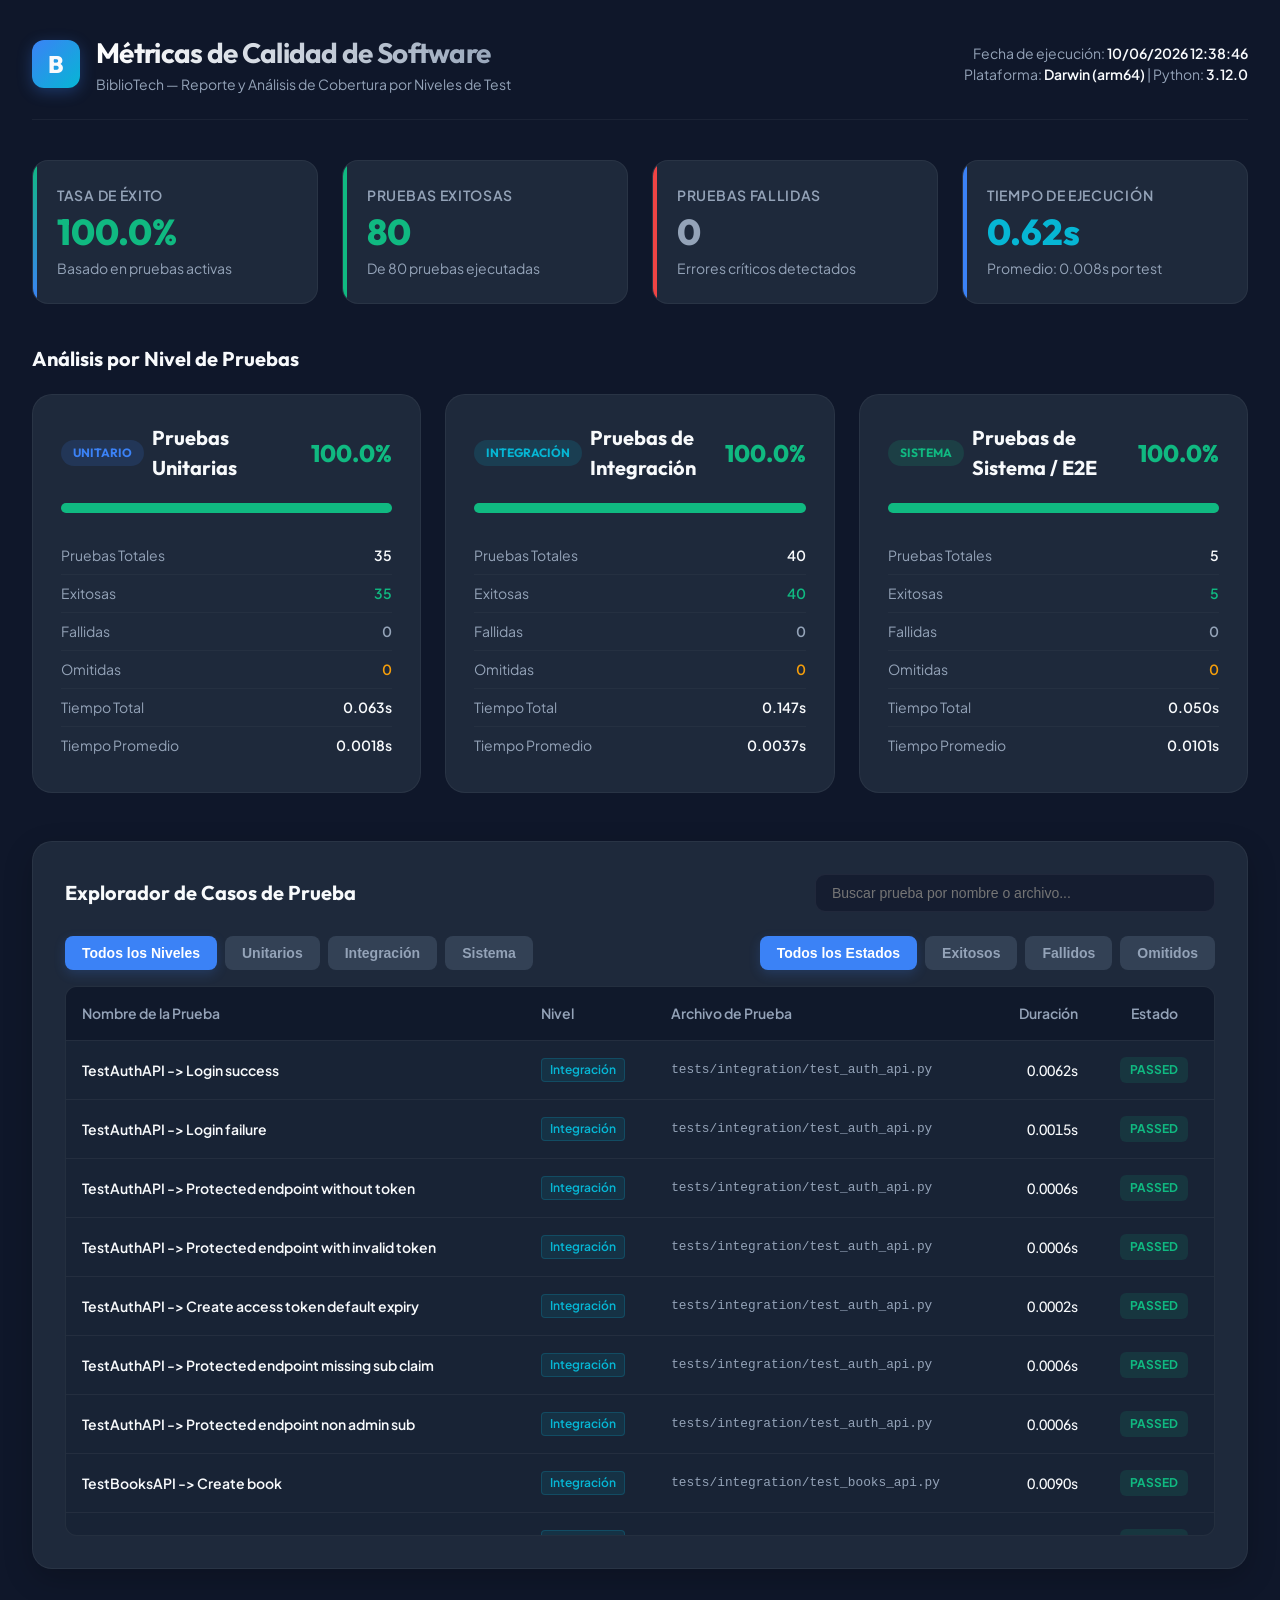
==== commit 19c47d47: "Update test report and adjust test files (#7) Regenerate test HTML report with new run metadata, upd" ====
--- a/reports/test_report.html
+++ b/reports/test_report.html
@@ -470,8 +470,8 @@
                 </div>
             </div>
             <div class="meta-info">
-                <p>Fecha de ejecución: <span id="run-date">06/06/2026 12:17:56</span></p>
-                <p>Plataforma: <span>Windows (AMD64)</span> | Python: <span>3.12.10</span></p>
+                <p>Fecha de ejecución: <span id="run-date">10/06/2026 12:38:46</span></p>
+                <p>Plataforma: <span>Darwin (arm64)</span> | Python: <span>3.12.0</span></p>
             </div>
         </header>
 
@@ -485,8 +485,8 @@
 
             <div class="kpi-card passed">
                 <div class="kpi-label">Pruebas Exitosas</div>
-                <div class="kpi-value" style="color: var(--accent-green);">58</div>
-                <div class="kpi-subtext">De 58 pruebas ejecutadas</div>
+                <div class="kpi-value" style="color: var(--accent-green);">80</div>
+                <div class="kpi-subtext">De 80 pruebas ejecutadas</div>
             </div>
 
             <div class="kpi-card failed">
@@ -497,8 +497,8 @@
 
             <div class="kpi-card">
                 <div class="kpi-label">Tiempo de Ejecución</div>
-                <div class="kpi-value" style="color: var(--accent-cyan);">1.41s</div>
-                <div class="kpi-subtext">Promedio: 0.024s por test</div>
+                <div class="kpi-value" style="color: var(--accent-cyan);">0.62s</div>
+                <div class="kpi-subtext">Promedio: 0.008s por test</div>
             </div>
         </div>
 
@@ -528,11 +528,11 @@
                 <table class="level-stats-table">
                     <tr>
                         <td>Pruebas Totales</td>
-                        <td class="val">24</td>
+                        <td class="val">35</td>
                     </tr>
                     <tr>
                         <td>Exitosas</td>
-                        <td class="val" style="color: var(--accent-green);">24</td>
+                        <td class="val" style="color: var(--accent-green);">35</td>
                     </tr>
                     <tr>
                         <td>Fallidas</td>
@@ -544,11 +544,11 @@
                     </tr>
                     <tr>
                         <td>Tiempo Total</td>
-                        <td class="val">0.107s</td>
+                        <td class="val">0.063s</td>
                     </tr>
                     <tr>
                         <td>Tiempo Promedio</td>
-                        <td class="val">0.0044s</td>
+                        <td class="val">0.0018s</td>
                     </tr>
                 </table>
             </div>
@@ -575,11 +575,11 @@
                 <table class="level-stats-table">
                     <tr>
                         <td>Pruebas Totales</td>
-                        <td class="val">29</td>
+                        <td class="val">40</td>
                     </tr>
                     <tr>
                         <td>Exitosas</td>
-                        <td class="val" style="color: var(--accent-green);">29</td>
+                        <td class="val" style="color: var(--accent-green);">40</td>
                     </tr>
                     <tr>
                         <td>Fallidas</td>
@@ -591,11 +591,11 @@
                     </tr>
                     <tr>
                         <td>Tiempo Total</td>
-                        <td class="val">0.229s</td>
+                        <td class="val">0.147s</td>
                     </tr>
                     <tr>
                         <td>Tiempo Promedio</td>
-                        <td class="val">0.0079s</td>
+                        <td class="val">0.0037s</td>
                     </tr>
                 </table>
             </div>
@@ -638,11 +638,11 @@
                     </tr>
                     <tr>
                         <td>Tiempo Total</td>
-                        <td class="val">0.144s</td>
+                        <td class="val">0.050s</td>
                     </tr>
                     <tr>
                         <td>Tiempo Promedio</td>
-                        <td class="val">0.0288s</td>
+                        <td class="val">0.0101s</td>
                     </tr>
                 </table>
             </div>
@@ -697,7 +697,7 @@
 
     <!-- Script de Filtro y Búsqueda Interactivos -->
     <script>
-        const tests = [{"nodeid": "tests/integration/test_auth_api.py::TestAuthAPI::test_login_success", "name": "TestAuthAPI -> Login success", "raw_name": "test_login_success", "file": "tests/integration/test_auth_api.py", "level": "Integración", "outcome": "passed", "duration": 0.007107799872756004, "error": ""}, {"nodeid": "tests/integration/test_auth_api.py::TestAuthAPI::test_login_failure", "name": "TestAuthAPI -> Login failure", "raw_name": "test_login_failure", "file": "tests/integration/test_auth_api.py", "level": "Integración", "outcome": "passed", "duration": 0.0048877999652177095, "error": ""}, {"nodeid": "tests/integration/test_auth_api.py::TestAuthAPI::test_protected_endpoint_without_token", "name": "TestAuthAPI -> Protected endpoint without token", "raw_name": "test_protected_endpoint_without_token", "file": "tests/integration/test_auth_api.py", "level": "Integración", "outcome": "passed", "duration": 0.0020049000158905983, "error": ""}, {"nodeid": "tests/integration/test_auth_api.py::TestAuthAPI::test_protected_endpoint_with_invalid_token", "name": "TestAuthAPI -> Protected endpoint with invalid token", "raw_name": "test_protected_endpoint_with_invalid_token", "file": "tests/integration/test_auth_api.py", "level": "Integración", "outcome": "passed", "duration": 0.00141960009932518, "error": ""}, {"nodeid": "tests/integration/test_books_api.py::TestBooksAPI::test_create_book", "name": "TestBooksAPI -> Create book", "raw_name": "test_create_book", "file": "tests/integration/test_books_api.py", "level": "Integración", "outcome": "passed", "duration": 0.016937199980020523, "error": ""}, {"nodeid": "tests/integration/test_books_api.py::TestBooksAPI::test_create_book_duplicate_isbn", "name": "TestBooksAPI -> Create book duplicate isbn", "raw_name": "test_create_book_duplicate_isbn", "file": "tests/integration/test_books_api.py", "level": "Integración", "outcome": "passed", "duration": 0.008685600012540817, "error": ""}, {"nodeid": "tests/integration/test_books_api.py::TestBooksAPI::test_create_book_invalid_data", "name": "TestBooksAPI -> Create book invalid data", "raw_name": "test_create_book_invalid_data", "file": "tests/integration/test_books_api.py", "level": "Integración", "outcome": "passed", "duration": 0.0024675000458955765, "error": ""}, {"nodeid": "tests/integration/test_books_api.py::TestBooksAPI::test_list_books", "name": "TestBooksAPI -> List books", "raw_name": "test_list_books", "file": "tests/integration/test_books_api.py", "level": "Integración", "outcome": "passed", "duration": 0.007418799912557006, "error": ""}, {"nodeid": "tests/integration/test_books_api.py::TestBooksAPI::test_list_books_search", "name": "TestBooksAPI -> List books search", "raw_name": "test_list_books_search", "file": "tests/integration/test_books_api.py", "level": "Integración", "outcome": "passed", "duration": 0.010651000076904893, "error": ""}, {"nodeid": "tests/integration/test_books_api.py::TestBooksAPI::test_get_book", "name": "TestBooksAPI -> Get book", "raw_name": "test_get_book", "file": "tests/integration/test_books_api.py", "level": "Integración", "outcome": "passed", "duration": 0.00342300022020936, "error": ""}, {"nodeid": "tests/integration/test_books_api.py::TestBooksAPI::test_get_book_not_found", "name": "TestBooksAPI -> Get book not found", "raw_name": "test_get_book_not_found", "file": "tests/integration/test_books_api.py", "level": "Integración", "outcome": "passed", "duration": 0.0029776999726891518, "error": ""}, {"nodeid": "tests/integration/test_books_api.py::TestBooksAPI::test_update_book", "name": "TestBooksAPI -> Update book", "raw_name": "test_update_book", "file": "tests/integration/test_books_api.py", "level": "Integración", "outcome": "passed", "duration": 0.006423299899324775, "error": ""}, {"nodeid": "tests/integration/test_books_api.py::TestBooksAPI::test_delete_book", "name": "TestBooksAPI -> Delete book", "raw_name": "test_delete_book", "file": "tests/integration/test_books_api.py", "level": "Integración", "outcome": "passed", "duration": 0.009279499994590878, "error": ""}, {"nodeid": "tests/integration/test_loans_api.py::TestLoansAPI::test_create_loan", "name": "TestLoansAPI -> Create loan", "raw_name": "test_create_loan", "file": "tests/integration/test_loans_api.py", "level": "Integración", "outcome": "passed", "duration": 0.0242164998780936, "error": ""}, {"nodeid": "tests/integration/test_loans_api.py::TestLoansAPI::test_create_loan_user_not_found", "name": "TestLoansAPI -> Create loan user not found", "raw_name": "test_create_loan_user_not_found", "file": "tests/integration/test_loans_api.py", "level": "Integración", "outcome": "passed", "duration": 0.0026398999616503716, "error": ""}, {"nodeid": "tests/integration/test_loans_api.py::TestLoansAPI::test_create_loan_book_not_found", "name": "TestLoansAPI -> Create loan book not found", "raw_name": "test_create_loan_book_not_found", "file": "tests/integration/test_loans_api.py", "level": "Integración", "outcome": "passed", "duration": 0.0030493999365717173, "error": ""}, {"nodeid": "tests/integration/test_loans_api.py::TestLoansAPI::test_create_loan_no_copies", "name": "TestLoansAPI -> Create loan no copies", "raw_name": "test_create_loan_no_copies", "file": "tests/integration/test_loans_api.py", "level": "Integración", "outcome": "passed", "duration": 0.022704999893903732, "error": ""}, {"nodeid": "tests/integration/test_loans_api.py::TestLoansAPI::test_return_book", "name": "TestLoansAPI -> Return book", "raw_name": "test_return_book", "file": "tests/integration/test_loans_api.py", "level": "Integración", "outcome": "passed", "duration": 0.016872799955308437, "error": ""}, {"nodeid": "tests/integration/test_loans_api.py::TestLoansAPI::test_return_book_already_returned", "name": "TestLoansAPI -> Return book already returned", "raw_name": "test_return_book_already_returned", "file": "tests/integration/test_loans_api.py", "level": "Integración", "outcome": "passed", "duration": 0.0114995997864753, "error": ""}, {"nodeid": "tests/integration/test_loans_api.py::TestLoansAPI::test_list_loans", "name": "TestLoansAPI -> List loans", "raw_name": "test_list_loans", "file": "tests/integration/test_loans_api.py", "level": "Integración", "outcome": "passed", "duration": 0.008852900005877018, "error": ""}, {"nodeid": "tests/integration/test_loans_api.py::TestLoansAPI::test_list_loans_filter_status", "name": "TestLoansAPI -> List loans filter status", "raw_name": "test_list_loans_filter_status", "file": "tests/integration/test_loans_api.py", "level": "Integración", "outcome": "passed", "duration": 0.015570799820125103, "error": ""}, {"nodeid": "tests/integration/test_users_api.py::TestUsersAPI::test_create_user", "name": "TestUsersAPI -> Create user", "raw_name": "test_create_user", "file": "tests/integration/test_users_api.py", "level": "Integración", "outcome": "passed", "duration": 0.003401300171390176, "error": ""}, {"nodeid": "tests/integration/test_users_api.py::TestUsersAPI::test_create_user_duplicate_email", "name": "TestUsersAPI -> Create user duplicate email", "raw_name": "test_create_user_duplicate_email", "file": "tests/integration/test_users_api.py", "level": "Integración", "outcome": "passed", "duration": 0.007878800155594945, "error": ""}, {"nodeid": "tests/integration/test_users_api.py::TestUsersAPI::test_create_user_invalid_data", "name": "TestUsersAPI -> Create user invalid data", "raw_name": "test_create_user_invalid_data", "file": "tests/integration/test_users_api.py", "level": "Integración", "outcome": "passed", "duration": 0.003204100066795945, "error": ""}, {"nodeid": "tests/integration/test_users_api.py::TestUsersAPI::test_list_users", "name": "TestUsersAPI -> List users", "raw_name": "test_list_users", "file": "tests/integration/test_users_api.py", "level": "Integración", "outcome": "passed", "duration": 0.0068974001333117485, "error": ""}, {"nodeid": "tests/integration/test_users_api.py::TestUsersAPI::test_get_user", "name": "TestUsersAPI -> Get user", "raw_name": "test_get_user", "file": "tests/integration/test_users_api.py", "level": "Integración", "outcome": "passed", "duration": 0.005110100144520402, "error": ""}, {"nodeid": "tests/integration/test_users_api.py::TestUsersAPI::test_get_user_not_found", "name": "TestUsersAPI -> Get user not found", "raw_name": "test_get_user_not_found", "file": "tests/integration/test_users_api.py", "level": "Integración", "outcome": "passed", "duration": 0.0033143998589366674, "error": ""}, {"nodeid": "tests/integration/test_users_api.py::TestUsersAPI::test_update_user", "name": "TestUsersAPI -> Update user", "raw_name": "test_update_user", "file": "tests/integration/test_users_api.py", "level": "Integración", "outcome": "passed", "duration": 0.005187599919736385, "error": ""}, {"nodeid": "tests/integration/test_users_api.py::TestUsersAPI::test_deactivate_user", "name": "TestUsersAPI -> Deactivate user", "raw_name": "test_deactivate_user", "file": "tests/integration/test_users_api.py", "level": "Integración", "outcome": "passed", "duration": 0.004975999938324094, "error": ""}, {"nodeid": "tests/system/test_workflows.py::TestWorkflows::test_full_borrow_and_return_workflow", "name": "TestWorkflows -> Full borrow and return workflow", "raw_name": "test_full_borrow_and_return_workflow", "file": "tests/system/test_workflows.py", "level": "Sistema", "outcome": "passed", "duration": 0.033686199923977256, "error": ""}, {"nodeid": "tests/system/test_workflows.py::TestWorkflows::test_multiple_users_borrow_same_book", "name": "TestWorkflows -> Multiple users borrow same book", "raw_name": "test_multiple_users_borrow_same_book", "file": "tests/system/test_workflows.py", "level": "Sistema", "outcome": "passed", "duration": 0.028930900152772665, "error": ""}, {"nodeid": "tests/system/test_workflows.py::TestWorkflows::test_dashboard_stats_reflect_operations", "name": "TestWorkflows -> Dashboard stats reflect operations", "raw_name": "test_dashboard_stats_reflect_operations", "file": "tests/system/test_workflows.py", "level": "Sistema", "outcome": "passed", "duration": 0.02504340000450611, "error": ""}, {"nodeid": "tests/system/test_workflows.py::TestWorkflows::test_cannot_delete_book_with_active_loan", "name": "TestWorkflows -> Cannot delete book with active loan", "raw_name": "test_cannot_delete_book_with_active_loan", "file": "tests/system/test_workflows.py", "level": "Sistema", "outcome": "passed", "duration": 0.039165900088846684, "error": ""}, {"nodeid": "tests/system/test_workflows.py::TestWorkflows::test_deactivate_user_with_active_loan_fails", "name": "TestWorkflows -> Deactivate user with active loan fails", "raw_name": "test_deactivate_user_with_active_loan_fails", "file": "tests/system/test_workflows.py", "level": "Sistema", "outcome": "passed", "duration": 0.01701200008392334, "error": ""}, {"nodeid": "tests/unit/test_book_service.py::TestBookService::test_create_book_success", "name": "TestBookService -> Create book success", "raw_name": "test_create_book_success", "file": "tests/unit/test_book_service.py", "level": "Unitario", "outcome": "passed", "duration": 0.0031441999599337578, "error": ""}, {"nodeid": "tests/unit/test_book_service.py::TestBookService::test_create_book_duplicate_isbn", "name": "TestBookService -> Create book duplicate isbn", "raw_name": "test_create_book_duplicate_isbn", "file": "tests/unit/test_book_service.py", "level": "Unitario", "outcome": "passed", "duration": 0.0025172000750899315, "error": ""}, {"nodeid": "tests/unit/test_book_service.py::TestBookService::test_get_books_all", "name": "TestBookService -> Get books all", "raw_name": "test_get_books_all", "file": "tests/unit/test_book_service.py", "level": "Unitario", "outcome": "passed", "duration": 0.003713299985975027, "error": ""}, {"nodeid": "tests/unit/test_book_service.py::TestBookService::test_get_books_search", "name": "TestBookService -> Get books search", "raw_name": "test_get_books_search", "file": "tests/unit/test_book_service.py", "level": "Unitario", "outcome": "passed", "duration": 0.00367900007404387, "error": ""}, {"nodeid": "tests/unit/test_book_service.py::TestBookService::test_get_book_success", "name": "TestBookService -> Get book success", "raw_name": "test_get_book_success", "file": "tests/unit/test_book_service.py", "level": "Unitario", "outcome": "passed", "duration": 0.0032768999226391315, "error": ""}, {"nodeid": "tests/unit/test_book_service.py::TestBookService::test_get_book_not_found", "name": "TestBookService -> Get book not found", "raw_name": "test_get_book_not_found", "file": "tests/unit/test_book_service.py", "level": "Unitario", "outcome": "passed", "duration": 0.001459999941289425, "error": ""}, {"nodeid": "tests/unit/test_book_service.py::TestBookService::test_update_book", "name": "TestBookService -> Update book", "raw_name": "test_update_book", "file": "tests/unit/test_book_service.py", "level": "Unitario", "outcome": "passed", "duration": 0.003308599814772606, "error": ""}, {"nodeid": "tests/unit/test_book_service.py::TestBookService::test_delete_book_success", "name": "TestBookService -> Delete book success", "raw_name": "test_delete_book_success", "file": "tests/unit/test_book_service.py", "level": "Unitario", "outcome": "passed", "duration": 0.0038729000370949507, "error": ""}, {"nodeid": "tests/unit/test_loan_service.py::TestLoanService::test_borrow_book_success", "name": "TestLoanService -> Borrow book success", "raw_name": "test_borrow_book_success", "file": "tests/unit/test_loan_service.py", "level": "Unitario", "outcome": "passed", "duration": 0.005827799905091524, "error": ""}, {"nodeid": "tests/unit/test_loan_service.py::TestLoanService::test_borrow_book_no_copies", "name": "TestLoanService -> Borrow book no copies", "raw_name": "test_borrow_book_no_copies", "file": "tests/unit/test_loan_service.py", "level": "Unitario", "outcome": "passed", "duration": 0.007128200028091669, "error": ""}, {"nodeid": "tests/unit/test_loan_service.py::TestLoanService::test_borrow_book_user_not_found", "name": "TestLoanService -> Borrow book user not found", "raw_name": "test_borrow_book_user_not_found", "file": "tests/unit/test_loan_service.py", "level": "Unitario", "outcome": "passed", "duration": 0.005701100220903754, "error": ""}, {"nodeid": "tests/unit/test_loan_service.py::TestLoanService::test_borrow_book_inactive_user", "name": "TestLoanService -> Borrow book inactive user", "raw_name": "test_borrow_book_inactive_user", "file": "tests/unit/test_loan_service.py", "level": "Unitario", "outcome": "passed", "duration": 0.002918899990618229, "error": ""}, {"nodeid": "tests/unit/test_loan_service.py::TestLoanService::test_borrow_book_already_borrowed", "name": "TestLoanService -> Borrow book already borrowed", "raw_name": "test_borrow_book_already_borrowed", "file": "tests/unit/test_loan_service.py", "level": "Unitario", "outcome": "passed", "duration": 0.006439999910071492, "error": ""}, {"nodeid": "tests/unit/test_loan_service.py::TestLoanService::test_return_book_success", "name": "TestLoanService -> Return book success", "raw_name": "test_return_book_success", "file": "tests/unit/test_loan_service.py", "level": "Unitario", "outcome": "passed", "duration": 0.010407899972051382, "error": ""}, {"nodeid": "tests/unit/test_loan_service.py::TestLoanService::test_return_book_already_returned", "name": "TestLoanService -> Return book already returned", "raw_name": "test_return_book_already_returned", "file": "tests/unit/test_loan_service.py", "level": "Unitario", "outcome": "passed", "duration": 0.008183399913832545, "error": ""}, {"nodeid": "tests/unit/test_loan_service.py::TestLoanService::test_return_book_not_found", "name": "TestLoanService -> Return book not found", "raw_name": "test_return_book_not_found", "file": "tests/unit/test_loan_service.py", "level": "Unitario", "outcome": "passed", "duration": 0.0014538001269102097, "error": ""}, {"nodeid": "tests/unit/test_loan_service.py::TestLoanService::test_get_loans_filter_by_status", "name": "TestLoanService -> Get loans filter by status", "raw_name": "test_get_loans_filter_by_status", "file": "tests/unit/test_loan_service.py", "level": "Unitario", "outcome": "passed", "duration": 0.011886199936270714, "error": ""}, {"nodeid": "tests/unit/test_loan_service.py::TestLoanService::test_check_overdue_loans", "name": "TestLoanService -> Check overdue loans", "raw_name": "test_check_overdue_loans", "file": "tests/unit/test_loan_service.py", "level": "Unitario", "outcome": "passed", "duration": 0.006852499907836318, "error": ""}, {"nodeid": "tests/unit/test_user_service.py::TestUserService::test_create_user_success", "name": "TestUserService -> Create user success", "raw_name": "test_create_user_success", "file": "tests/unit/test_user_service.py", "level": "Unitario", "outcome": "passed", "duration": 0.001922599971294403, "error": ""}, {"nodeid": "tests/unit/test_user_service.py::TestUserService::test_create_user_duplicate_email", "name": "TestUserService -> Create user duplicate email", "raw_name": "test_create_user_duplicate_email", "file": "tests/unit/test_user_service.py", "level": "Unitario", "outcome": "passed", "duration": 0.0018442000728100538, "error": ""}, {"nodeid": "tests/unit/test_user_service.py::TestUserService::test_get_users_all", "name": "TestUserService -> Get users all", "raw_name": "test_get_users_all", "file": "tests/unit/test_user_service.py", "level": "Unitario", "outcome": "passed", "duration": 0.0028674998320639133, "error": ""}, {"nodeid": "tests/unit/test_user_service.py::TestUserService::test_get_users_search", "name": "TestUserService -> Get users search", "raw_name": "test_get_users_search", "file": "tests/unit/test_user_service.py", "level": "Unitario", "outcome": "passed", "duration": 0.004994499962776899, "error": ""}, {"nodeid": "tests/unit/test_user_service.py::TestUserService::test_get_user_not_found", "name": "TestUserService -> Get user not found", "raw_name": "test_get_user_not_found", "file": "tests/unit/test_user_service.py", "level": "Unitario", "outcome": "passed", "duration": 0.0007954000029712915, "error": ""}, {"nodeid": "tests/unit/test_user_service.py::TestUserService::test_update_user", "name": "TestUserService -> Update user", "raw_name": "test_update_user", "file": "tests/unit/test_user_service.py", "level": "Unitario", "outcome": "passed", "duration": 0.0025383001193404198, "error": ""}];
+        const tests = [{"nodeid": "tests/integration/test_auth_api.py::TestAuthAPI::test_login_success", "name": "TestAuthAPI -> Login success", "raw_name": "test_login_success", "file": "tests/integration/test_auth_api.py", "level": "Integración", "outcome": "passed", "duration": 0.006204082979820669, "error": ""}, {"nodeid": "tests/integration/test_auth_api.py::TestAuthAPI::test_login_failure", "name": "TestAuthAPI -> Login failure", "raw_name": "test_login_failure", "file": "tests/integration/test_auth_api.py", "level": "Integración", "outcome": "passed", "duration": 0.0015200830530375242, "error": ""}, {"nodeid": "tests/integration/test_auth_api.py::TestAuthAPI::test_protected_endpoint_without_token", "name": "TestAuthAPI -> Protected endpoint without token", "raw_name": "test_protected_endpoint_without_token", "file": "tests/integration/test_auth_api.py", "level": "Integración", "outcome": "passed", "duration": 0.0006092499243095517, "error": ""}, {"nodeid": "tests/integration/test_auth_api.py::TestAuthAPI::test_protected_endpoint_with_invalid_token", "name": "TestAuthAPI -> Protected endpoint with invalid token", "raw_name": "test_protected_endpoint_with_invalid_token", "file": "tests/integration/test_auth_api.py", "level": "Integración", "outcome": "passed", "duration": 0.0005967499455437064, "error": ""}, {"nodeid": "tests/integration/test_auth_api.py::TestAuthAPI::test_create_access_token_default_expiry", "name": "TestAuthAPI -> Create access token default expiry", "raw_name": "test_create_access_token_default_expiry", "file": "tests/integration/test_auth_api.py", "level": "Integración", "outcome": "passed", "duration": 0.0002090419875457883, "error": ""}, {"nodeid": "tests/integration/test_auth_api.py::TestAuthAPI::test_protected_endpoint_missing_sub_claim", "name": "TestAuthAPI -> Protected endpoint missing sub claim", "raw_name": "test_protected_endpoint_missing_sub_claim", "file": "tests/integration/test_auth_api.py", "level": "Integración", "outcome": "passed", "duration": 0.0005842919927090406, "error": ""}, {"nodeid": "tests/integration/test_auth_api.py::TestAuthAPI::test_protected_endpoint_non_admin_sub", "name": "TestAuthAPI -> Protected endpoint non admin sub", "raw_name": "test_protected_endpoint_non_admin_sub", "file": "tests/integration/test_auth_api.py", "level": "Integración", "outcome": "passed", "duration": 0.0006028329953551292, "error": ""}, {"nodeid": "tests/integration/test_books_api.py::TestBooksAPI::test_create_book", "name": "TestBooksAPI -> Create book", "raw_name": "test_create_book", "file": "tests/integration/test_books_api.py", "level": "Integración", "outcome": "passed", "duration": 0.00898033392149955, "error": ""}, {"nodeid": "tests/integration/test_books_api.py::TestBooksAPI::test_create_book_duplicate_isbn", "name": "TestBooksAPI -> Create book duplicate isbn", "raw_name": "test_create_book_duplicate_isbn", "file": "tests/integration/test_books_api.py", "level": "Integración", "outcome": "passed", "duration": 0.003409332945011556, "error": ""}, {"nodeid": "tests/integration/test_books_api.py::TestBooksAPI::test_create_book_invalid_data", "name": "TestBooksAPI -> Create book invalid data", "raw_name": "test_create_book_invalid_data", "file": "tests/integration/test_books_api.py", "level": "Integración", "outcome": "passed", "duration": 0.0008657500147819519, "error": ""}, {"nodeid": "tests/integration/test_books_api.py::TestBooksAPI::test_list_books", "name": "TestBooksAPI -> List books", "raw_name": "test_list_books", "file": "tests/integration/test_books_api.py", "level": "Integración", "outcome": "passed", "duration": 0.0031226250575855374, "error": ""}, {"nodeid": "tests/integration/test_books_api.py::TestBooksAPI::test_list_books_search", "name": "TestBooksAPI -> List books search", "raw_name": "test_list_books_search", "file": "tests/integration/test_books_api.py", "level": "Integración", "outcome": "passed", "duration": 0.005615790956653655, "error": ""}, {"nodeid": "tests/integration/test_books_api.py::TestBooksAPI::test_list_books_filter_genre", "name": "TestBooksAPI -> List books filter genre", "raw_name": "test_list_books_filter_genre", "file": "tests/integration/test_books_api.py", "level": "Integración", "outcome": "passed", "duration": 0.004777666064910591, "error": ""}, {"nodeid": "tests/integration/test_books_api.py::TestBooksAPI::test_list_books_filter_available_only", "name": "TestBooksAPI -> List books filter available only", "raw_name": "test_list_books_filter_available_only", "file": "tests/integration/test_books_api.py", "level": "Integración", "outcome": "passed", "duration": 0.012793833040632308, "error": ""}, {"nodeid": "tests/integration/test_books_api.py::TestBooksAPI::test_get_book", "name": "TestBooksAPI -> Get book", "raw_name": "test_get_book", "file": "tests/integration/test_books_api.py", "level": "Integración", "outcome": "passed", "duration": 0.001146791037172079, "error": ""}, {"nodeid": "tests/integration/test_books_api.py::TestBooksAPI::test_get_book_not_found", "name": "TestBooksAPI -> Get book not found", "raw_name": "test_get_book_not_found", "file": "tests/integration/test_books_api.py", "level": "Integración", "outcome": "passed", "duration": 0.0013697500107809901, "error": ""}, {"nodeid": "tests/integration/test_books_api.py::TestBooksAPI::test_update_book", "name": "TestBooksAPI -> Update book", "raw_name": "test_update_book", "file": "tests/integration/test_books_api.py", "level": "Integración", "outcome": "passed", "duration": 0.0024023751029744744, "error": ""}, {"nodeid": "tests/integration/test_books_api.py::TestBooksAPI::test_update_book_not_found", "name": "TestBooksAPI -> Update book not found", "raw_name": "test_update_book_not_found", "file": "tests/integration/test_books_api.py", "level": "Integración", "outcome": "passed", "duration": 0.001386250020004809, "error": ""}, {"nodeid": "tests/integration/test_books_api.py::TestBooksAPI::test_delete_book", "name": "TestBooksAPI -> Delete book", "raw_name": "test_delete_book", "file": "tests/integration/test_books_api.py", "level": "Integración", "outcome": "passed", "duration": 0.003306708065792918, "error": ""}, {"nodeid": "tests/integration/test_loans_api.py::TestLoansAPI::test_create_loan", "name": "TestLoansAPI -> Create loan", "raw_name": "test_create_loan", "file": "tests/integration/test_loans_api.py", "level": "Integración", "outcome": "passed", "duration": 0.0027432499919086695, "error": ""}, {"nodeid": "tests/integration/test_loans_api.py::TestLoansAPI::test_create_loan_user_not_found", "name": "TestLoansAPI -> Create loan user not found", "raw_name": "test_create_loan_user_not_found", "file": "tests/integration/test_loans_api.py", "level": "Integración", "outcome": "passed", "duration": 0.0016010419931262732, "error": ""}, {"nodeid": "tests/integration/test_loans_api.py::TestLoansAPI::test_create_loan_book_not_found", "name": "TestLoansAPI -> Create loan book not found", "raw_name": "test_create_loan_book_not_found", "file": "tests/integration/test_loans_api.py", "level": "Integración", "outcome": "passed", "duration": 0.0015077500138431787, "error": ""}, {"nodeid": "tests/integration/test_loans_api.py::TestLoansAPI::test_create_loan_no_copies", "name": "TestLoansAPI -> Create loan no copies", "raw_name": "test_create_loan_no_copies", "file": "tests/integration/test_loans_api.py", "level": "Integración", "outcome": "passed", "duration": 0.007474375073798001, "error": ""}, {"nodeid": "tests/integration/test_loans_api.py::TestLoansAPI::test_return_book", "name": "TestLoansAPI -> Return book", "raw_name": "test_return_book", "file": "tests/integration/test_loans_api.py", "level": "Integración", "outcome": "passed", "duration": 0.00497341703157872, "error": ""}, {"nodeid": "tests/integration/test_loans_api.py::TestLoansAPI::test_return_book_already_returned", "name": "TestLoansAPI -> Return book already returned", "raw_name": "test_return_book_already_returned", "file": "tests/integration/test_loans_api.py", "level": "Integración", "outcome": "passed", "duration": 0.004979750025086105, "error": ""}, {"nodeid": "tests/integration/test_loans_api.py::TestLoansAPI::test_list_loans", "name": "TestLoansAPI -> List loans", "raw_name": "test_list_loans", "file": "tests/integration/test_loans_api.py", "level": "Integración", "outcome": "passed", "duration": 0.004003374953754246, "error": ""}, {"nodeid": "tests/integration/test_loans_api.py::TestLoansAPI::test_list_loans_filter_status", "name": "TestLoansAPI -> List loans filter status", "raw_name": "test_list_loans_filter_status", "file": "tests/integration/test_loans_api.py", "level": "Integración", "outcome": "passed", "duration": 0.0068942500511184335, "error": ""}, {"nodeid": "tests/integration/test_loans_api.py::TestLoansAPI::test_list_loans_filter_user_id", "name": "TestLoansAPI -> List loans filter user id", "raw_name": "test_list_loans_filter_user_id", "file": "tests/integration/test_loans_api.py", "level": "Integración", "outcome": "passed", "duration": 0.008822917006909847, "error": ""}, {"nodeid": "tests/integration/test_loans_api.py::TestLoansAPI::test_list_loans_filter_book_id", "name": "TestLoansAPI -> List loans filter book id", "raw_name": "test_list_loans_filter_book_id", "file": "tests/integration/test_loans_api.py", "level": "Integración", "outcome": "passed", "duration": 0.008243541931733489, "error": ""}, {"nodeid": "tests/integration/test_loans_api.py::TestLoansAPI::test_check_overdue_endpoint", "name": "TestLoansAPI -> Check overdue endpoint", "raw_name": "test_check_overdue_endpoint", "file": "tests/integration/test_loans_api.py", "level": "Integración", "outcome": "passed", "duration": 0.0018012078944593668, "error": ""}, {"nodeid": "tests/integration/test_users_api.py::TestUsersAPI::test_create_user", "name": "TestUsersAPI -> Create user", "raw_name": "test_create_user", "file": "tests/integration/test_users_api.py", "level": "Integración", "outcome": "passed", "duration": 0.001938292058184743, "error": ""}, {"nodeid": "tests/integration/test_users_api.py::TestUsersAPI::test_create_user_duplicate_email", "name": "TestUsersAPI -> Create user duplicate email", "raw_name": "test_create_user_duplicate_email", "file": "tests/integration/test_users_api.py", "level": "Integración", "outcome": "passed", "duration": 0.0036995409755036235, "error": ""}, {"nodeid": "tests/integration/test_users_api.py::TestUsersAPI::test_create_user_invalid_data", "name": "TestUsersAPI -> Create user invalid data", "raw_name": "test_create_user_invalid_data", "file": "tests/integration/test_users_api.py", "level": "Integración", "outcome": "passed", "duration": 0.0009013329399749637, "error": ""}, {"nodeid": "tests/integration/test_users_api.py::TestUsersAPI::test_list_users", "name": "TestUsersAPI -> List users", "raw_name": "test_list_users", "file": "tests/integration/test_users_api.py", "level": "Integración", "outcome": "passed", "duration": 0.006812166888266802, "error": ""}, {"nodeid": "tests/integration/test_users_api.py::TestUsersAPI::test_list_users_search_email", "name": "TestUsersAPI -> List users search email", "raw_name": "test_list_users_search_email", "file": "tests/integration/test_users_api.py", "level": "Integración", "outcome": "passed", "duration": 0.01181624992750585, "error": ""}, {"nodeid": "tests/integration/test_users_api.py::TestUsersAPI::test_get_user", "name": "TestUsersAPI -> Get user", "raw_name": "test_get_user", "file": "tests/integration/test_users_api.py", "level": "Integración", "outcome": "passed", "duration": 0.0016537910560145974, "error": ""}, {"nodeid": "tests/integration/test_users_api.py::TestUsersAPI::test_get_user_not_found", "name": "TestUsersAPI -> Get user not found", "raw_name": "test_get_user_not_found", "file": "tests/integration/test_users_api.py", "level": "Integración", "outcome": "passed", "duration": 0.0013384170597419143, "error": ""}, {"nodeid": "tests/integration/test_users_api.py::TestUsersAPI::test_update_user", "name": "TestUsersAPI -> Update user", "raw_name": "test_update_user", "file": "tests/integration/test_users_api.py", "level": "Integración", "outcome": "passed", "duration": 0.0022609579609707, "error": ""}, {"nodeid": "tests/integration/test_users_api.py::TestUsersAPI::test_update_user_not_found", "name": "TestUsersAPI -> Update user not found", "raw_name": "test_update_user_not_found", "file": "tests/integration/test_users_api.py", "level": "Integración", "outcome": "passed", "duration": 0.001406625029630959, "error": ""}, {"nodeid": "tests/integration/test_users_api.py::TestUsersAPI::test_deactivate_user", "name": "TestUsersAPI -> Deactivate user", "raw_name": "test_deactivate_user", "file": "tests/integration/test_users_api.py", "level": "Integración", "outcome": "passed", "duration": 0.0022633749758824706, "error": ""}, {"nodeid": "tests/system/test_workflows.py::TestWorkflows::test_full_borrow_and_return_workflow", "name": "TestWorkflows -> Full borrow and return workflow", "raw_name": "test_full_borrow_and_return_workflow", "file": "tests/system/test_workflows.py", "level": "Sistema", "outcome": "passed", "duration": 0.011876416974700987, "error": ""}, {"nodeid": "tests/system/test_workflows.py::TestWorkflows::test_multiple_users_borrow_same_book", "name": "TestWorkflows -> Multiple users borrow same book", "raw_name": "test_multiple_users_borrow_same_book", "file": "tests/system/test_workflows.py", "level": "Sistema", "outcome": "passed", "duration": 0.010870166937820613, "error": ""}, {"nodeid": "tests/system/test_workflows.py::TestWorkflows::test_dashboard_stats_reflect_operations", "name": "TestWorkflows -> Dashboard stats reflect operations", "raw_name": "test_dashboard_stats_reflect_operations", "file": "tests/system/test_workflows.py", "level": "Sistema", "outcome": "passed", "duration": 0.009638875024393201, "error": ""}, {"nodeid": "tests/system/test_workflows.py::TestWorkflows::test_cannot_delete_book_with_active_loan", "name": "TestWorkflows -> Cannot delete book with active loan", "raw_name": "test_cannot_delete_book_with_active_loan", "file": "tests/system/test_workflows.py", "level": "Sistema", "outcome": "passed", "duration": 0.010503666009753942, "error": ""}, {"nodeid": "tests/system/test_workflows.py::TestWorkflows::test_deactivate_user_with_active_loan_fails", "name": "TestWorkflows -> Deactivate user with active loan fails", "raw_name": "test_deactivate_user_with_active_loan_fails", "file": "tests/system/test_workflows.py", "level": "Sistema", "outcome": "passed", "duration": 0.00742766703478992, "error": ""}, {"nodeid": "tests/unit/test_book_service.py::TestBookService::test_create_book_success", "name": "TestBookService -> Create book success", "raw_name": "test_create_book_success", "file": "tests/unit/test_book_service.py", "level": "Unitario", "outcome": "passed", "duration": 0.0007092920131981373, "error": ""}, {"nodeid": "tests/unit/test_book_service.py::TestBookService::test_create_book_duplicate_isbn", "name": "TestBookService -> Create book duplicate isbn", "raw_name": "test_create_book_duplicate_isbn", "file": "tests/unit/test_book_service.py", "level": "Unitario", "outcome": "passed", "duration": 0.0008865420240908861, "error": ""}, {"nodeid": "tests/unit/test_book_service.py::TestBookService::test_get_books_all", "name": "TestBookService -> Get books all", "raw_name": "test_get_books_all", "file": "tests/unit/test_book_service.py", "level": "Unitario", "outcome": "passed", "duration": 0.0012908750213682652, "error": ""}, {"nodeid": "tests/unit/test_book_service.py::TestBookService::test_get_books_search", "name": "TestBookService -> Get books search", "raw_name": "test_get_books_search", "file": "tests/unit/test_book_service.py", "level": "Unitario", "outcome": "passed", "duration": 0.00136674998793751, "error": ""}, {"nodeid": "tests/unit/test_book_service.py::TestBookService::test_get_books_filter_genre", "name": "TestBookService -> Get books filter genre", "raw_name": "test_get_books_filter_genre", "file": "tests/unit/test_book_service.py", "level": "Unitario", "outcome": "passed", "duration": 0.002043624990619719, "error": ""}, {"nodeid": "tests/unit/test_book_service.py::TestBookService::test_get_books_filter_available_only", "name": "TestBookService -> Get books filter available only", "raw_name": "test_get_books_filter_available_only", "file": "tests/unit/test_book_service.py", "level": "Unitario", "outcome": "passed", "duration": 0.001549166045151651, "error": ""}, {"nodeid": "tests/unit/test_book_service.py::TestBookService::test_get_book_success", "name": "TestBookService -> Get book success", "raw_name": "test_get_book_success", "file": "tests/unit/test_book_service.py", "level": "Unitario", "outcome": "passed", "duration": 0.0008088330505415797, "error": ""}, {"nodeid": "tests/unit/test_book_service.py::TestBookService::test_get_book_not_found", "name": "TestBookService -> Get book not found", "raw_name": "test_get_book_not_found", "file": "tests/unit/test_book_service.py", "level": "Unitario", "outcome": "passed", "duration": 0.00025116594042629004, "error": ""}, {"nodeid": "tests/unit/test_book_service.py::TestBookService::test_update_book", "name": "TestBookService -> Update book", "raw_name": "test_update_book", "file": "tests/unit/test_book_service.py", "level": "Unitario", "outcome": "passed", "duration": 0.0010892919963225722, "error": ""}, {"nodeid": "tests/unit/test_book_service.py::TestBookService::test_update_book_quantity", "name": "TestBookService -> Update book quantity", "raw_name": "test_update_book_quantity", "file": "tests/unit/test_book_service.py", "level": "Unitario", "outcome": "passed", "duration": 0.0018382919952273369, "error": ""}, {"nodeid": "tests/unit/test_book_service.py::TestBookService::test_update_book_not_found", "name": "TestBookService -> Update book not found", "raw_name": "test_update_book_not_found", "file": "tests/unit/test_book_service.py", "level": "Unitario", "outcome": "passed", "duration": 0.00039241707418113947, "error": ""}, {"nodeid": "tests/unit/test_book_service.py::TestBookService::test_delete_book_success", "name": "TestBookService -> Delete book success", "raw_name": "test_delete_book_success", "file": "tests/unit/test_book_service.py", "level": "Unitario", "outcome": "passed", "duration": 0.0014571669744327664, "error": ""}, {"nodeid": "tests/unit/test_loan_service.py::TestLoanService::test_borrow_book_success", "name": "TestLoanService -> Borrow book success", "raw_name": "test_borrow_book_success", "file": "tests/unit/test_loan_service.py", "level": "Unitario", "outcome": "passed", "duration": 0.002446750062517822, "error": ""}, {"nodeid": "tests/unit/test_loan_service.py::TestLoanService::test_borrow_book_no_copies", "name": "TestLoanService -> Borrow book no copies", "raw_name": "test_borrow_book_no_copies", "file": "tests/unit/test_loan_service.py", "level": "Unitario", "outcome": "passed", "duration": 0.0023501249961555004, "error": ""}, {"nodeid": "tests/unit/test_loan_service.py::TestLoanService::test_borrow_book_user_not_found", "name": "TestLoanService -> Borrow book user not found", "raw_name": "test_borrow_book_user_not_found", "file": "tests/unit/test_loan_service.py", "level": "Unitario", "outcome": "passed", "duration": 0.0006724169943481684, "error": ""}, {"nodeid": "tests/unit/test_loan_service.py::TestLoanService::test_borrow_book_inactive_user", "name": "TestLoanService -> Borrow book inactive user", "raw_name": "test_borrow_book_inactive_user", "file": "tests/unit/test_loan_service.py", "level": "Unitario", "outcome": "passed", "duration": 0.001392749953083694, "error": ""}, {"nodeid": "tests/unit/test_loan_service.py::TestLoanService::test_borrow_book_already_borrowed", "name": "TestLoanService -> Borrow book already borrowed", "raw_name": "test_borrow_book_already_borrowed", "file": "tests/unit/test_loan_service.py", "level": "Unitario", "outcome": "passed", "duration": 0.003167083952575922, "error": ""}, {"nodeid": "tests/unit/test_loan_service.py::TestLoanService::test_return_book_success", "name": "TestLoanService -> Return book success", "raw_name": "test_return_book_success", "file": "tests/unit/test_loan_service.py", "level": "Unitario", "outcome": "passed", "duration": 0.002530417055822909, "error": ""}, {"nodeid": "tests/unit/test_loan_service.py::TestLoanService::test_return_book_already_returned", "name": "TestLoanService -> Return book already returned", "raw_name": "test_return_book_already_returned", "file": "tests/unit/test_loan_service.py", "level": "Unitario", "outcome": "passed", "duration": 0.0027722090017050505, "error": ""}, {"nodeid": "tests/unit/test_loan_service.py::TestLoanService::test_return_book_not_found", "name": "TestLoanService -> Return book not found", "raw_name": "test_return_book_not_found", "file": "tests/unit/test_loan_service.py", "level": "Unitario", "outcome": "passed", "duration": 0.00023866596166044474, "error": ""}, {"nodeid": "tests/unit/test_loan_service.py::TestLoanService::test_get_loans_filter_by_status", "name": "TestLoanService -> Get loans filter by status", "raw_name": "test_get_loans_filter_by_status", "file": "tests/unit/test_loan_service.py", "level": "Unitario", "outcome": "passed", "duration": 0.005493875010870397, "error": ""}, {"nodeid": "tests/unit/test_loan_service.py::TestLoanService::test_get_loans_all", "name": "TestLoanService -> Get loans all", "raw_name": "test_get_loans_all", "file": "tests/unit/test_loan_service.py", "level": "Unitario", "outcome": "passed", "duration": 0.003922042087651789, "error": ""}, {"nodeid": "tests/unit/test_loan_service.py::TestLoanService::test_get_loans_filter_by_user_id", "name": "TestLoanService -> Get loans filter by user id", "raw_name": "test_get_loans_filter_by_user_id", "file": "tests/unit/test_loan_service.py", "level": "Unitario", "outcome": "passed", "duration": 0.0038753750268369913, "error": ""}, {"nodeid": "tests/unit/test_loan_service.py::TestLoanService::test_get_loans_filter_by_book_id", "name": "TestLoanService -> Get loans filter by book id", "raw_name": "test_get_loans_filter_by_book_id", "file": "tests/unit/test_loan_service.py", "level": "Unitario", "outcome": "passed", "duration": 0.004639125079847872, "error": ""}, {"nodeid": "tests/unit/test_loan_service.py::TestLoanService::test_check_overdue_loans", "name": "TestLoanService -> Check overdue loans", "raw_name": "test_check_overdue_loans", "file": "tests/unit/test_loan_service.py", "level": "Unitario", "outcome": "passed", "duration": 0.0026621249271556735, "error": ""}, {"nodeid": "tests/unit/test_user_service.py::TestUserService::test_create_user_success", "name": "TestUserService -> Create user success", "raw_name": "test_create_user_success", "file": "tests/unit/test_user_service.py", "level": "Unitario", "outcome": "passed", "duration": 0.0006827500183135271, "error": ""}, {"nodeid": "tests/unit/test_user_service.py::TestUserService::test_create_user_duplicate_email", "name": "TestUserService -> Create user duplicate email", "raw_name": "test_create_user_duplicate_email", "file": "tests/unit/test_user_service.py", "level": "Unitario", "outcome": "passed", "duration": 0.0007759580621495843, "error": ""}, {"nodeid": "tests/unit/test_user_service.py::TestUserService::test_get_users_all", "name": "TestUserService -> Get users all", "raw_name": "test_get_users_all", "file": "tests/unit/test_user_service.py", "level": "Unitario", "outcome": "passed", "duration": 0.0013082920340821147, "error": ""}, {"nodeid": "tests/unit/test_user_service.py::TestUserService::test_get_users_search", "name": "TestUserService -> Get users search", "raw_name": "test_get_users_search", "file": "tests/unit/test_user_service.py", "level": "Unitario", "outcome": "passed", "duration": 0.0020849999273195863, "error": ""}, {"nodeid": "tests/unit/test_user_service.py::TestUserService::test_get_users_search_email", "name": "TestUserService -> Get users search email", "raw_name": "test_get_users_search_email", "file": "tests/unit/test_user_service.py", "level": "Unitario", "outcome": "passed", "duration": 0.0012535409769043326, "error": ""}, {"nodeid": "tests/unit/test_user_service.py::TestUserService::test_get_user_not_found", "name": "TestUserService -> Get user not found", "raw_name": "test_get_user_not_found", "file": "tests/unit/test_user_service.py", "level": "Unitario", "outcome": "passed", "duration": 0.0002738749608397484, "error": ""}, {"nodeid": "tests/unit/test_user_service.py::TestUserService::test_update_user", "name": "TestUserService -> Update user", "raw_name": "test_update_user", "file": "tests/unit/test_user_service.py", "level": "Unitario", "outcome": "passed", "duration": 0.0012658750638365746, "error": ""}, {"nodeid": "tests/unit/test_user_service.py::TestUserService::test_update_user_not_found", "name": "TestUserService -> Update user not found", "raw_name": "test_update_user_not_found", "file": "tests/unit/test_user_service.py", "level": "Unitario", "outcome": "passed", "duration": 0.0002673750277608633, "error": ""}, {"nodeid": "tests/unit/test_user_service.py::TestUserService::test_deactivate_user_success", "name": "TestUserService -> Deactivate user success", "raw_name": "test_deactivate_user_success", "file": "tests/unit/test_user_service.py", "level": "Unitario", "outcome": "passed", "duration": 0.0018178329337388277, "error": ""}, {"nodeid": "tests/unit/test_user_service.py::TestUserService::test_deactivate_user_with_active_loans_fails", "name": "TestUserService -> Deactivate user with active loans fails", "raw_name": "test_deactivate_user_with_active_loans_fails", "file": "tests/unit/test_user_service.py", "level": "Unitario", "outcome": "passed", "duration": 0.003782707965001464, "error": ""}];
 
         let currentFilters = {
             level: 'all',
